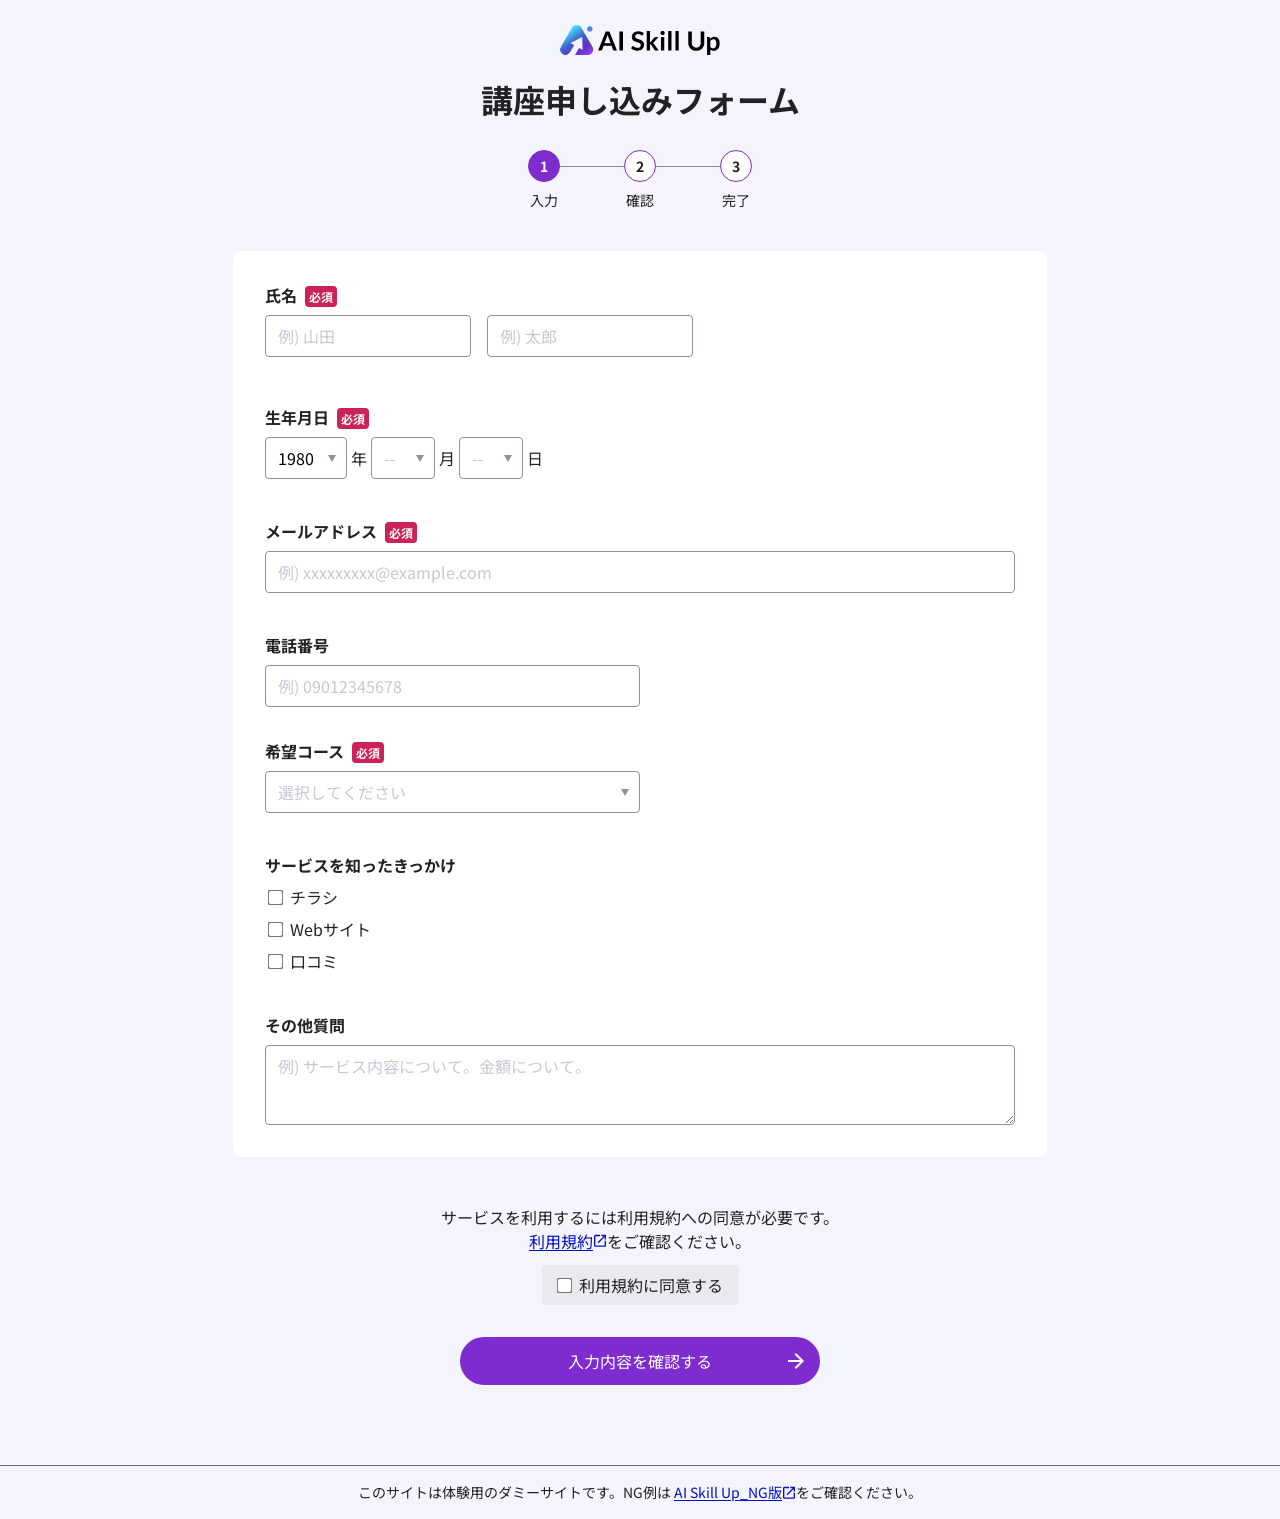
==== form/index.html @ 2d11c25e "Add files via upload" ====
<!DOCTYPE html>
  <html lang="ja">

  <head>
    
<meta charset="UTF-8" />
<!-- 検索で引っかからないようにする -->
<meta name="robots"
      content="noindex,nofollow" />
<meta name="viewport"
      content="width=device-width, initial-scale=1.0" />

<!-- pagedata.jsonで出力されたタイトルを表示  -->
<meta name="description"
      content="AI Skill Upは、生成AIを活用した実践的なスキルを学べるオンラインスクールLPをコンセプトに制作した架空のWebサイトです。">
<meta property="og:image"
      content="./assets/images/image-ogp.png">
<title>講座申し込み|AI Skill Up</title>

<link rel="icon" href="../assets/images/favicon.svg" type="image/svg+xml">

<!-- フォント -->
<link rel="preconnect" href="https://fonts.googleapis.com">
<link rel="preconnect" href="https://fonts.gstatic.com" crossorigin>
<link href="https://fonts.googleapis.com/css2?family=BIZ+UDPGothic:wght@400;700&family=Noto+Sans+JP:wght@100..900&display=swap" rel="stylesheet">
    <script type="module" crossorigin src="../assets/js/main.js"></script>
    <link rel="stylesheet" crossorigin href="../assets/css/style.css">
  </head>

  <body data-page="form">

    <header>
      <div class="c-header page">
        <a href="../index.html" class="c-header__logo">
          <img src="../assets/images/logo-renew2.svg" alt="AI Skill Up">
        </a>
      </div>
    </header>
    <!-- 中身 -->

    <main>
      <div class="form-header">
        <h1 class="stepper-title">講座申し込みフォーム</h1>
        <ol class="stepper">
          <li class="step active" aria-current="step">
            <div class="step-number">1</div>
            <div class="step-label">入力</div>
            <div class="visually-hidden">（現在、このステップです）</div>
          </li>
          <li class="step">
            <div class="step-number">2</div>
            <div class="step-label">確認</div>
          </li>
          <li class="step">
            <div class="step-number">3</div>
            <div class="step-label">完了</div>
          </li>
        </ol>
      </div>

      <form method="post" class="form-container">
        <div class="form-row">
          <div class="form-group name">
            <p id="name" class="label-title">
              氏名<span class="required">必須</span>
            </p>

            <div class="name-group">

              <div>
                <label for="lastName" class="sr-only">姓</label>
                <input type="text" id="lastName" name="lastName" autocomplete="family-name" required placeholder="例) 山田"
                  aria-describedby="lastNameError">
              </div>

              <div>
                <label for="firstName" class="sr-only">名</label>
                <input type="text" id="firstName" name="firstName" autocomplete="given-name" required
                  placeholder="例) 太郎" aria-describedby="firstNameError">
              </div>

            </div>
            <div class="error" id="lastNameError" role="alert" aria-live="assertive"></div>
            <div class="error" id="firstNameError" role="alert" aria-live="assertive"></div>
          </div>
        </div>


        <fieldset class="form-group select">
          <legend class="label-title">
            生年月日<span class="required">必須</span>
          </legend>

          <div class="birth-group">

            <label for="birthYear" class="sr-only">生年</label>
            <select id="birthYear" name="birthYear" autocomplete="bday-year" required aria-describedby="birthError">
              <option value="">年</option>
            </select>
            <span aria-hidden="true">年</span>

            <label for="birthMonth" class="sr-only">生月</label>
            <select id="birthMonth" name="birthMonth" autocomplete="bday-month" required aria-describedby="birthError">
              <option value="">月</option>
            </select>
            <span aria-hidden="true">月</span>

            <label for="birthDay" class="sr-only">生日</label>
            <select id="birthDay" name="birthDay" autocomplete="bday-day" required aria-describedby="birthError">
              <option value="">日</option>
            </select>
            <span aria-hidden="true">日</span>

          </div>

          <div class="error" id="birthError" role="alert" aria-live="assertive">
          </div>
        </fieldset>


        <div class="form-group">
          <label for="email" class="label-title">メールアドレス<span class="required">必須</span></label>
          <input type="email" id="email" name="email" autocomplete="email" required="required"
            placeholder="例) xxxxxxxxx@example.com" aria-describedby="emailError">
          <div class="error" id="emailError" role="alert" aria-live="assertive"></div>
        </div>

        <div class="form-group tel">
          <label for="phone" class="label-title">電話番号</label>
          <input type="tel" id="phone" name="phone" autocomplete="tel" placeholder="例) 09012345678">
        </div>

        <div class="form-group select-course select">
          <label for="course" class="label-title">
            希望コース<span class="required">必須</span>
          </label>
          <select id="course" name="course" required aria-describedby="courseError">
            <option value="">選択してください</option>
            <option value="基礎コース">基礎コース</option>
            <option value="エンジニアコース">エンジニアコース</option>
          </select>
          <div class="error" id="courseError" role="alert" aria-live="assertive"></div>
        </div>

        <fieldset class="form-group">
          <legend class="label-title">サービスを知ったきっかけ</legend>

          <div class="checkbox-group">
            <div class="checkbox-item-wrap">
              <label class="checkbox-item">
                <input type="checkbox" name="source" value="チラシ">
                チラシ
              </label>
            </div>

            <div class="checkbox-item-wrap">
              <label class="checkbox-item">
                <input type="checkbox" name="source" value="Webサイト">
                Webサイト
              </label>
            </div>

            <div class="checkbox-item-wrap">
              <label class="checkbox-item">
                <input type="checkbox" name="source" value="口コミ">
                口コミ
              </label>
            </div>
          </div>
        </fieldset>

        <div class="form-group">
          <label for="questions" class="label-title">その他質問</label>
          <textarea id="questions" name="questions" placeholder="例) サービス内容について。金額について。"></textarea>
        </div>

      </form>

      <div class="form-instruction">
        <p>サービスを利用するには利用規約への同意が必要です。<br><a href="https://designare.jp/service/usability" target="_blank">利用規約<span
              class="visually-hidden">（新しいタブで開く）</span></a>をご確認ください。</p>
        <div class="checkbox-group">
          <label for="entry_user_policy_check">
            <input type="checkbox" id="entry_user_policy_check" name="entry[user_policy_check]" required="required"
              title="" value="1" aria-describedby="policyError">
            利用規約に同意する
          </label>
        </div>
        <div class="error" id="policyError" role="alert" aria-live="assertive"></div>
      </div>


      <div class="box_bottom">
        <button type="submit" class="btn btn-primary" onclick="validateAndSubmit()">入力内容を確認する</button>
      </div>

    </main>

    
  <footer class="footer">
    <div class="caution" role="note">
      <p>このサイトは体験用のダミーサイトです。<br class="sp_visible">NG例は
        <a href="#" target="_blank" rel="noopener noreferrer" class="external">
          AI Skill Up_NG版<span class="visually-hidden">（新しいタブで開く）</span>
        </a>をご確認ください。
      </p>
    </div>

  </footer>


  </body>

  </html>
---- assets/css/style.css ----
@charset "UTF-8";@import"https://fonts.googleapis.com/css2?family=Montserrat:wght@400;700&display=swap";@import"https://fonts.googleapis.com/css2?family=Noto+Sans+JP:wght@500&display=swap";@import"https://fonts.googleapis.com/css2?family=Noto+Sans+JP:wght@700&display=swap";/*! destyle.css v4.0.0 | MIT License | https://github.com/nicolas-cusan/destyle.css */*,:before,:after{box-sizing:border-box;border-style:solid;border-width:0}html{line-height:1.5;-webkit-text-size-adjust:100%;-webkit-tap-highlight-color:transparent;font-family:Noto Sans JP,游ゴシック Medium,Yu Gothic Medium,YuGothic M,YuGothic,-apple-system,BlinkMacSystemFont,Segoe UI,sans-serif;font-weight:400;color:#222224}body{margin:0;overflow-x:hidden}main{display:block}p,table,blockquote,address,pre,iframe,form,figure,dl{margin:0}h1,h2,h3,h4,h5,h6{font-size:inherit;font-weight:inherit;margin:0}ul,ol{margin:0;padding:0;list-style:none}dt{font-weight:700}dd{margin-left:0}hr{box-sizing:content-box;height:0;overflow:visible;border-top-width:1px;margin:0;clear:both;color:inherit}pre{font-family:monospace,monospace;font-size:inherit}address{font-style:inherit}a{background-color:transparent;text-decoration:none;color:inherit}abbr[title]{text-decoration:underline dotted}b,strong{font-weight:bolder}code,kbd,samp{font-family:monospace,monospace;font-size:inherit}small{font-size:80%}sub,sup{font-size:75%;line-height:0;position:relative;vertical-align:baseline}sub{bottom:-.25em}sup{top:-.5em}svg,img,embed,object,iframe{vertical-align:bottom}button,input,optgroup,select,textarea{-webkit-appearance:none;appearance:none;vertical-align:middle;color:inherit;font:inherit;background:transparent;padding:0;margin:0;border-radius:0;text-align:inherit;text-transform:inherit}button,[type=button],[type=reset],[type=submit]{cursor:pointer}button:disabled,[type=button]:disabled,[type=reset]:disabled,[type=submit]:disabled{cursor:default}:-moz-focusring{outline:auto}select:disabled{opacity:inherit}option{padding:0}fieldset{margin:0;padding:0;min-width:0}legend{padding:0}progress{vertical-align:baseline}textarea{overflow:auto}[type=number]::-webkit-inner-spin-button,[type=number]::-webkit-outer-spin-button{height:auto}[type=search]{outline-offset:-2px}[type=search]::-webkit-search-decoration{-webkit-appearance:none}::-webkit-file-upload-button{-webkit-appearance:button;font:inherit}[type=number]{-moz-appearance:textfield}label[for]{cursor:pointer}details{display:block}summary{display:list-item}[contenteditable]:focus{outline:auto}table{border-color:inherit;border-collapse:collapse}caption{text-align:left}td,th{vertical-align:top;padding:0}th{text-align:left;font-weight:700}*{margin:0;padding:0;border:0;outline:0;box-sizing:border-box;background:transparent}ul,ol{list-style:none}table{border-collapse:collapse;border-spacing:0}button,input,select,textarea{font:inherit;color:inherit;background:none;border:none;outline:none}a{text-decoration:none;color:inherit}html{scroll-behavior:smooth}#message:target,#feature:target,#course:target,#voice:target{animation:2.4s ease-in-out}.c-header{position:absolute;top:0;left:0;width:100%;z-index:100;display:flex;align-items:center;justify-content:space-between;padding:0 2rem;height:80px}.c-header .c-header__logo{display:flex;align-items:center;gap:.5rem}.c-header .c-header__logo img{width:200px;height:auto}.c-header .dialog .list{display:flex;gap:2rem}.c-header .dialog .list a{color:#fff;font-size:1rem;transition:all .3s ease}.c-header .dialog .list a:hover{opacity:.8}.c-header .dialog{border:none;padding:0}.c-header .nav_inner .list{display:flex}.c-header .nav_inner .list a{color:#222224;transition:all .3s ease}.c-header .nav_inner .list a:hover{opacity:.8}.c-header .hamburger{width:36px;height:36px;display:none;flex-direction:column;z-index:100;cursor:pointer}.c-header .hamburger .line-box{display:flex;flex-direction:column;align-items:center;justify-content:center}.c-header .hamburger:after{content:"MENU";display:block;font-size:.75rem;color:#222224;text-align:center}.c-header .hamburger .line-box .line{width:24px;height:2px;background-color:#222224;display:flex;align-items:center;justify-content:center;margin:2px 0;transition:all .3s ease}.c-header .hamburger.active .line-box .line:nth-child(1){transform:rotate(45deg) translate(4px,4px);color:#222224}.c-header .hamburger.active .line-box .line:nth-child(2){opacity:0}.c-header .hamburger.active .line-box .line:nth-child(3){transform:rotate(-45deg) translate(4.5px,-4.5px);color:#222224}.c-header .hamburger.active:after{content:"CLOSE";color:#222224}.c-header .hamburger p.text{line-height:1em;font-size:.75rem;color:#fff;text-align:center}.c-header .nav_inner .item{display:inline-block}.c-header .nav_inner .link{color:#333;text-decoration:none;font-size:1rem;padding:.5rem 1rem;transition:color .3s ease;display:block}@media screen and (max-width: 767px){.c-header .c-header__logo{width:160px}.c-header .hamburger{display:flex;align-items:center}.c-header .nav_inner{position:absolute;top:10px;right:10px;width:70%;max-width:240px;background:#fff;box-shadow:0 3px 10px #c7c7d5;transition:right .3s ease;padding:3rem 1rem 1rem;border-radius:.5rem;display:none}.c-header .nav_inner.active{display:block}.c-header .hamburger p.text.active{display:none}.c-header .nav_inner .list{display:flex;flex-direction:column;gap:0}.c-header .nav_inner .list.item{flex-direction:column;color:#333;gap:0}.c-header .nav_inner .list a{padding:1rem;font-size:1.1rem;color:#000}}@media screen and (max-width: 767px){.overlay{display:none;position:fixed;top:0;left:0;width:100%;height:100%;background:#00000080;z-index:10}.overlay.active{display:block}}.footer{text-align:center;border-top:1px solid #6B6B74}.footer .caution{z-index:9;width:100%;text-align:center;font-size:.875rem;padding:1rem 2rem}.footer .caution a[target=_blank].external:after{content:url(../images/icon_externallink.svg)}.footer .copy{color:#242424;font-size:.75rem;padding:1rem 2rem}@media screen and (max-width: 767px){.caution{font-size:.75rem}}.sp_visible{display:none}a[target=_blank]{color:#010fca;text-decoration:underline;text-underline-offset:2px;display:inline-flex;align-items:center}a[target=_blank]:after{content:"";display:inline-block;width:14px;height:14px;mask-image:url(../images/icon_externallink.svg);mask-repeat:no-repeat;mask-size:contain;mask-position:center center;background:currentColor}a[target=_blank]:hover{text-decoration:underline 2px}body{background:#f4f4fc}.mainvisual{width:100%;height:90vh;background:url(./assets/images/mainvisual.jpg);background-size:cover;background-position:center top}.mainvisual .mainvisual_inner{padding:15rem 5vw 0;display:flex;flex-direction:column;gap:3.5rem}.mainvisual .mainvisual_inner h2.mainvisual_title{font-size:4.5rem;font-size:clamp(2rem,1rem + 4.098vw,4.5rem);color:#222224;font-weight:700;line-height:1.2em;width:15em;word-break:auto-phrase}.mainvisual .mainvisual_inner h2.mainvisual_title span{display:inline-block}.mainvisual .mainvisual_inner .mainvisual_subtitle{color:#222224;font-size:1.25rem;line-height:2em;width:28em}.contact_btn{max-width:360px;height:auto;font-size:1.5rem;padding:1rem 2rem;background:linear-gradient(90deg,#731bbf,#1733d0);color:#fff;text-align:center;border-radius:50vw;position:relative;box-shadow:inset 0 0 1rem #ffffff5c;transition:all .3s ease}.contact_btn:after{position:absolute;right:1rem;top:50%;transform:translateY(-50%);content:"";display:inline-block;width:1rem;height:1rem;mask-image:url(../images/icon_arrow1-r.svg);mask-repeat:no-repeat;mask-size:contain;mask-position:center center;background:#fff;transition:all .3s ease}.contact_btn:hover{opacity:.8}.article_inner{padding:5rem 0;width:calc(100% - 40px);max-width:1200px;margin:0 auto}.article_inner .article_title{font-size:1.5rem;margin-bottom:2rem;text-align:center;display:flex;gap:1rem;flex-direction:column;align-items:center;justify-content:center;font-weight:700;line-height:1.2em;font-size:3rem;margin-bottom:4rem}.article_inner .article_title span.article_title_en{font-size:.75rem;line-height:1em;color:#c49dea;letter-spacing:.4em}.article_inner .article_title span.article_title_en2{background:linear-gradient(90deg,#731bbf,#1733d0);background-clip:text;-webkit-background-clip:text;-webkit-text-fill-color:transparent}.message{background:#f4f4fc}.message .article_inner{padding-bottom:0}.message .section_box{display:flex;gap:2.5rem;justify-content:center}.message .section_box .section_box_text{font-size:1rem;line-height:2em;display:flex;flex-direction:column;gap:2.5rem;width:50%}.message .section_box .section_box_image{width:50%;max-width:450px;height:auto}.message .section_box .section_box_image img{width:100%;max-width:100%;height:auto}.message .section_box .section_box_image .source{font-size:.75rem;color:#424258;margin-top:1.25rem;text-align:center}.about .article_title{color:#222224}.about .article_text{color:#222224;font-size:1rem;line-height:2em;text-align:center;margin-bottom:3rem}.about .boxlist{display:flex;gap:1.5rem;justify-content:center}.about .boxlist .boxlist_item{flex:1}.about .boxlist .boxlist_item .boxlist_image{display:flex;justify-content:center;align-items:center;overflow:hidden;margin-bottom:1.5rem;aspect-ratio:16/9;object-fit:cover;border-radius:.25rem}.about .boxlist .boxlist_item .boxlist_image img{width:100%;height:auto}.about .boxlist .boxlist_item .boxlist_title{font-size:1.25rem;font-weight:700;margin-bottom:1rem}.about .boxlist .boxlist_item .boxlist_title span{display:block;font-size:1.125rem;margin-bottom:.25rem;font-weight:700;color:#304d84}.about .boxlist .boxlist_item .boxlist_text{font-size:1rem;line-height:1.7rem}.course{background:#282839;overflow:hidden}.course .article_inner .article_title{color:#fff;position:relative;z-index:1}.course .boxlist{display:flex;gap:1.5rem;justify-content:center;position:relative;z-index:0}.course .boxlist:before{display:block;z-index:-1;content:"";position:absolute;top:-39rem;left:-31.5rem;width:1200px;aspect-ratio:1;border-radius:50%;background:radial-gradient(circle,#354172,#282839 50% 100%)}.course .boxlist:after{display:block;z-index:-1;content:"";position:absolute;bottom:-39rem;right:-31.5rem;width:1200px;aspect-ratio:1;border-radius:50%;background:radial-gradient(circle,#46355e,#282839 50% 100%)}.course .boxlist .boxlist_item{flex:1;background:#fff;padding:2.5rem;border-radius:.5rem}.course .boxlist .boxlist_item .boxlist_title{font-size:2rem;font-weight:700;line-height:1.2em;margin-bottom:1.5rem;color:#304d84}.course .boxlist .boxlist_item .text{line-height:1.5em;margin-bottom:1.5rem;padding-bottom:1.5rem;border-bottom:1px solid #C7C7D5}.course .boxlist .boxlist_item .course_list{display:flex;gap:.5rem;flex-direction:column}.course .boxlist .boxlist_item .course_list li{line-height:1.2em;display:flex}.course .boxlist .boxlist_item .course_list li:before{position:relative;content:"";width:6px;height:6px;top:.5rem;margin-right:.5rem;background:#a0a3dd;border-radius:50%;display:inline-block}.course .boxlist .boxlist_item .course_list li sup{font-size:.75rem;line-height:1em;margin-left:.2rem;top:0rem}.course .boxlist .boxlist_item .note{margin-top:2rem;font-size:.75rem;color:#90909f}.course .boxlist .boxlist_item:last-child .boxlist_title{color:#7e2bcf}.course .boxlist .boxlist_item:last-child .course_list li:before{background:#cba3f2}.course .sub-box{margin-top:2.5rem;padding:2.5rem;background:#424258;border-radius:.5rem;display:flex;gap:4rem;justify-content:space-between;position:relative;z-index:2}.course .sub-box .sub-box_text{color:#fff;line-height:2em;width:70%}.course .sub-box .sub-box_text .sub-box_title{color:#fff;font-size:2rem;line-height:1.2em;margin-bottom:1.5rem;font-weight:700}.course .sub-box .sub-box_image{width:30rem;height:auto}.course .sub-box .sub-box_image img{width:100%;height:auto}.voice{width:100%}.voice .article_inner{padding:5rem 0;margin:0 auto;width:100%;max-width:100%}.voice .article_inner .swiper{width:100%;display:flex;flex-direction:column-reverse}.voice .article_inner .swiper .swiper-wrapper{display:flex;align-items:stretch;padding-bottom:32px}.voice .article_inner .swiper .swiper-wrapper .swiper-slide{width:auto;height:auto;background:#fff;border-radius:.5rem;padding:1rem;display:flex;flex-direction:column;align-items:center}.voice .article_inner .swiper .swiper-wrapper .swiper-slide img{width:5rem;height:5rem}.voice .article_inner .swiper .swiper-wrapper .swiper-slide .voice_name{text-align:center;font-weight:700;font-size:1rem;margin-bottom:1.25rem}.voice .article_inner .swiper .swiper-wrapper .swiper-slide .voice_text{font-size:.875rem;line-height:1.5em}.voice .article_inner .swiper .swiper-pagination{bottom:0rem;display:inline-block;position:relative;width:auto}.voice .article_inner .swiper .swiper-pagination .swiper-pagination-bullet{display:inline-block;width:.75rem;height:.75rem;border-radius:50%;padding:0;background:#c7c7d5;opacity:1}.voice .article_inner .swiper .swiper-pagination .swiper-pagination-bullet-active{background:#7e2bcf}.voice .article_inner .swiper .swiper-pagination:focus-visible{outline:2px solid #FFFFFF;outline-offset:2px;box-shadow:0 0 0 6px #304d84}.voice .article_inner .swiper .swiper-button{width:2rem;height:2rem}.voice .article_inner .swiper .swiper-button:before{content:"";width:2rem;height:2rem;display:inline-block;position:relative;background:#6b6b74;mask-image:url(../images/icon_pause.svg);mask-size:contain;mask-repeat:no-repeat;mask-position:center center;z-index:10}.voice .article_inner .swiper .swiper-button.is-paused:before,.voice .article_inner .swiper .js-swiper-pause.is-paused:before{mask-image:url(../images/icon_play.svg)}.voice .article_inner .swiper .swiper-button-next,.voice .article_inner .swiper .swiper-button-prev{left:1.5rem;background:#424258;border:2px solid #FFFFFF;border-radius:50%;width:3rem;height:3rem;top:calc(50% - 32px)}.voice .article_inner .swiper .swiper-button-next:after,.voice .article_inner .swiper .swiper-button-prev:after{font-size:1.5rem;color:#fff}.voice .article_inner .swiper .swiper-button-next:hover,.voice .article_inner .swiper .swiper-button-prev:hover{opacity:.8}.voice .article_inner .swiper .swiper-button-next{right:1.5rem;left:auto}.voice .article_inner .swiper .swiper-pagination-wrap{display:flex;justify-content:center;align-items:center;padding:2px 0;gap:.5rem}.contact{background:url(../images/mainvisual.jpg);padding:8rem 2rem;display:flex;flex-direction:column;background-position:center center;position:relative}.contact:after{content:"";position:absolute;display:block;top:0;left:0;width:100%;height:100%;background-color:#000c;backdrop-filter:blur(15px)}.contact .contact_text{max-width:calc(800px + 4rem);margin:0 auto;text-align:center;font-size:2.5rem;color:#fff;font-weight:700;line-height:1.5em;margin-bottom:1.5rem;position:relative;z-index:1}.contact .contact_text span{display:inline-block}.contact .contact_subtext{font-size:1.25rem;line-height:1.5em;color:#fff;text-align:center;margin-bottom:3rem;position:relative;z-index:1}.contact .contact_btn{max-width:360px;width:80vw;margin:0 auto;padding:1rem 2rem;position:relative;z-index:1;display:block}@media screen and (max-width: 1000px){.mainvisual .mainvisual_inner h2.mainvisual_title{width:100%}.mainvisual .mainvisual_inner h2.mainvisual_title span.sp_visible{display:inline-block}.course .sub-box{flex-direction:column;align-items:center}.course .sub-box .sub-box_text{width:100%}.course .sub-box .sub-box_image{width:100%;height:auto;display:flex;justify-content:center;align-items:center}.course .sub-box .sub-box_image img{width:50%;height:auto}}@media screen and (max-width: 767px){.sp_visible{display:block}.article_inner{padding:5rem 0;max-width:calc(100% - 40px)}.article_inner .article_title{font-size:28px;margin-bottom:2.5rem}.article_inner .article_title span.article_title_en{font-size:.75rem}.mainvisual{background-image:url(./assets/images/mainvisual-sp.jpg);background-position:right center}.mainvisual .mainvisual_inner{padding:15vh 4vw 3rem;gap:1.75rem}.mainvisual .mainvisual_inner h2.mainvisual_title{line-height:1.5em}.mainvisual .mainvisual_inner .mainvisual_subtitle{font-size:.875rem;width:100%}.contact_btn{max-width:360px;width:100%;font-size:1.25rem;margin:0 auto}.message .section_box{flex-direction:column}.message .section_box .section_box_text{font-size:.875rem;width:100%}.message .section_box .section_box_image{width:100%;max-width:100%;display:flex;flex-direction:column;align-items:center}.message .section_box .section_box_image img{width:80%;max-width:450px;height:auto}.about .article_text{font-size:.875rem;text-align:left}.about .boxlist{flex-direction:column;gap:3.5rem}.about .boxlist .boxlist_item .boxlist_image{aspect-ratio:16/9;margin-bottom:1.25rem}.about .boxlist .boxlist_item .boxlist_title span{font-size:.75rem;margin-bottom:.5rem}.about .boxlist .boxlist_item .boxlist_text{font-size:.875rem}.course .boxlist{flex-direction:column}.course .boxlist:before,.course .boxlist:after{display:none}.course .boxlist .boxlist_item{padding:1.5rem}.course .boxlist .boxlist_item .text,.course .boxlist .boxlist_item .course_list li{font-size:.875rem}.course .sub-box{flex-direction:column;gap:2rem;padding:1.5rem}.course .sub-box .sub-box_text{font-size:.875rem}.course .sub-box .sub-box_text .sub-box_title{font-size:1.5rem}.course .sub-box .sub-box_image,.course .sub-box .sub-box_image img{width:100%;height:auto}.voice .article_inner{margin:0 auto}.voice .article_inner .swiper{overflow:hidden}.voice .article_inner .swiper .swiper-button-next,.voice .article_inner .swiper .swiper-button-prev{display:none}.contact{background-position:center center}.contact .contact_text{font-size:1.5rem}.contact .contact_subtext{font-size:1rem}.contact .contact_btn{margin:0 auto}}:focus-visible{outline:none;box-shadow:inset 0 0 0 1px #fff,0 0 0 2px #010fca}@supports not selector(:focus-visible){:focus{outline:none;box-shadow:inset 0 0 0 1px #fff,0 0 0 2px #010fca}}label{font-size:1rem;color:#222224;margin-bottom:.5rem}.label-title{font-weight:700;margin-bottom:.5rem}input::placeholder,textarea::placeholder{color:#c7c7d5;opacity:1}select option.placeholder-option,select option[disabled].placeholder-option{color:#c7c7d5}select:has(option:checked[value=""]){color:#c7c7d5;opacity:1}.required{background:#cb2357;font-size:.75rem;color:#fff;padding:.125rem .25rem;border-radius:.25rem;margin-left:.5rem;line-height:1em}input:not([type=radio]):not([type=checkbox]){width:100%;line-height:1.5em;background:#fff;border-radius:.25rem;border:1px solid #90909F;padding:.5rem .75rem}textarea{width:100%;line-height:1.5em;background:#fff;border-radius:.25rem;border:1px solid #90909F;padding:.5rem .75rem;min-height:5rem}select{line-height:1.2em;background:#fff;border-radius:.25rem;border:1px solid #90909F;padding:.5rem 2rem .5rem .75rem;position:relative;color:#90909f;-webkit-appearance:none;-moz-appearance:none;appearance:none;background-repeat:no-repeat;background-position:calc(100% - .5rem) center;background-size:.75rem .75rem;background-image:url(../images/selectbox-arrow.svg)}select:has(option:not([value=""]):checked){color:#000}input.is-invalid,textarea.is-invalid,select.is-invalid{outline:2px solid #CB2357}input.is-invalid:focus-visible,textarea.is-invalid:focus-visible,select.is-invalid:focus-visible{box-shadow:0 0 0 4px #cb235733}input[type=checkbox].is-invalid{outline:2px solid rgba(203,35,87,.12);box-shadow:0 0 0 4px #cb235714}.error{margin-top:.5rem}input[type=checkbox]{transform:scale(1.2);appearance:auto;-webkit-appearance:auto;-moz-appearance:auto}input[type=checkbox]:checked{background-color:#304d84}.checkbox-item{display:flex;align-items:center;gap:.5rem;padding-left:.25rem}.error{color:#cb2357;font-size:.75rem;margin-top:.5rem}.c-header.page{position:relative;display:flex;align-items:center;margin:0 auto;padding:2rem 0;justify-content:center}.c-header.page .c-header__logo img{width:160px;height:auto}.stepper-title{font-size:2rem;font-weight:700;line-height:1.2em;text-align:center;margin-bottom:2rem}.stepper{display:flex;justify-content:space-between;margin-bottom:3rem;position:relative;width:224px;margin:0 auto 2.5rem}.stepper:before{position:absolute;width:100%;height:1px;content:"";display:block;background-color:#90909f;top:16px;z-index:0}.stepper .step{display:inline-flex;align-items:center;justify-content:center;flex-direction:column;z-index:1;font-size:.875rem;position:relative}.stepper .step .step-number{background:#fff;border:1px solid #7E2BCF;color:#222224;width:2rem;height:2rem;display:flex;align-items:center;justify-content:center;border-radius:50%;font-weight:700;margin-bottom:.5rem}.stepper .step .tep-label{color:#222224;font-weight:400}.stepper .step.active .step-number{background:#7e2bcf;color:#fff}.stepper .step .visually-hidden{position:absolute;clip:rect(1px,1px,1px,1px);padding:0;border:0;height:1px;width:1px;overflow:hidden}.form-container{max-width:814px;margin:0 auto;padding:2rem;background:#fff;border-radius:.5rem;display:flex;flex-direction:column;gap:2rem}.form-container .form-group{display:flex;flex-direction:column}.form-container .form-group .sr-only{position:absolute;width:1px;height:1px;padding:0;margin:-1px;overflow:hidden;clip:rect(0,0,0,0);white-space:nowrap;border:0}.form-container .form-group.name .name-group{display:flex;gap:1rem;flex-wrap:wrap}.form-container .form-group.name .name-group input#lastName,.form-container .form-group.name .name-group input#firstName{flex:2}.form-container .birth-group{display:flex;gap:.25rem;align-items:center;flex-wrap:wrap}.form-container .birth-group select{line-height:1.5em}.form-container .form-group.tel input{width:50%}.form-container .form-group.select-course select{width:50%;line-height:1.5em}.form-container .checkbox-item-wrap{display:flex}.form-instruction{max-width:814px;margin:3rem auto 1.5rem;text-align:center}.form-instruction .checkbox-group{display:flex;justify-content:center;gap:.5rem;align-items:center;margin-top:.75rem}.form-instruction .checkbox-group label{background:#e9e9f0;padding:.5rem 1rem;display:flex;align-items:center;gap:.5rem;border-radius:4px;margin-bottom:0rem}.form-instruction .checkbox-group label input[type=checkbox]{padding:4px}.form-instruction .checkbox-group label.is-invalid{background:#cb235733}.box_bottom{display:flex;justify-content:center;margin:2rem 0 5rem}.box_bottom input.btn-primary,.box_bottom button.btn-primary{width:360px;font-size:1rem;padding:1rem 2rem;line-height:1rem;background:#7e2bcf;color:#fff;text-align:center;border-radius:50vw;position:relative;transition:all .3s ease;border:none}.box_bottom input.btn-primary:after,.box_bottom button.btn-primary:after{position:absolute;right:1rem;top:50%;transform:translateY(-50%);content:"";display:inline-block;width:1rem;height:1rem;mask-image:url(../images/icon_arrow1-r.svg);mask-repeat:no-repeat;mask-size:contain;mask-position:center center;background:#fff}.box_bottom input.btn-primary:hover,.box_bottom button.btn-primary:hover{opacity:.8}@media only screen and (max-width: 900px){.form-container{margin:0 5%}}@media screen and (max-width: 767px){.form-container{padding:2rem 1rem}.form-container .form-group.name .name-group{flex-direction:column}.form-container .birth-group{flex-wrap:nowrap}select#birthYear{width:36%}select#birthMonth,select#birthDay{width:20%}.form-container .form-group.tel input,.form-container .form-group.select-course select{width:100%}.form-instruction{width:90%}}#confirmContainer .confirm-list{display:flex;flex-direction:column;gap:2rem}#confirmContainer .confirm-list .confirm-list-item{display:flex;gap:1rem}#confirmContainer .confirm-list .confirm-list-item dt{width:12rem}#confirmContainer .confirm-list .confirm-list-item dd{width:calc(100% - 13rem)}.box_bottom2{display:flex;align-items:center;gap:20px;justify-content:center;flex-direction:column;margin:40px 0 120px}.box_bottom2 .btn{width:360px;line-height:1rem;padding:.9375rem 1rem;border:1px solid #000;border-radius:50vw;position:relative;text-align:center;display:block}.box_bottom2 .btn-primary{background:#424258;color:#fff}.box_bottom2 .btn-primary:after{position:absolute;right:1rem;top:50%;transform:translateY(-50%);content:"";display:inline-block;width:1rem;height:1rem;mask-image:url(../images/icon_arrow1-r.svg);mask-repeat:no-repeat;mask-size:contain;mask-position:center center;background:#fff}.box_bottom2 .btn-secondary{background:#fff;transition:all .3s ease}.box_bottom2 .btn-secondary:before{position:absolute;left:1rem;top:50%;transform:translateY(-50%) rotate(180deg);content:"";display:inline-block;width:1rem;height:1rem;mask-image:url(../images/icon_arrow1-r.svg);mask-repeat:no-repeat;mask-size:contain;mask-position:center center;background:#222224}.box_bottom2 .btn-secondary:hover{opacity:.6}@media screen and (max-width: 767px){#confirmContainer .confirm-list .confirm-list-item{flex-direction:column;gap:.5rem}#confirmContainer .confirm-list .confirm-list-item dd{width:100%}}body[data-page=complete]{min-height:100vh;position:relative}body[data-page=complete] .footer{position:absolute;bottom:0;left:0;width:100%}.form-container.complete{text-align:center;background:none}.form-container.complete .sub-message{font-size:.875rem;color:#6b6b74}.form-container.complete .btn{position:relative;width:320px;font-size:1rem;padding:.75rem 2rem;background:#fff;text-align:center;border-radius:50vw;border:1px solid #424258;margin:0 auto;transition:all .3s ease}.form-container.complete .btn:before{position:absolute;left:1rem;top:50%;transform:translateY(-50%) rotate(180deg);content:"";display:inline-block;width:1rem;height:1rem;mask-image:url(../images/icon_arrow1-r.svg);mask-repeat:no-repeat;mask-size:contain;mask-position:center center;background:#424258}.form-container.complete .btn:hover{opacity:.6}.u-hide{display:none!important}.visually-hidden{position:absolute;clip:rect(1px,1px,1px,1px);padding:0;border:0;height:1px;width:1px;overflow:hidden}@font-face{font-family:swiper-icons;src:url(data:application/font-woff;charset=utf-8;base64,\ [base64]//wADZ2x5ZgAAAywAAADMAAAD2MHtryVoZWFkAAABbAAAADAAAAA2E2+eoWhoZWEAAAGcAAAAHwAAACQC9gDzaG10eAAAAigAAAAZAAAArgJkABFsb2NhAAAC0AAAAFoAAABaFQAUGG1heHAAAAG8AAAAHwAAACAAcABAbmFtZQAAA/gAAAE5AAACXvFdBwlwb3N0AAAFNAAAAGIAAACE5s74hXjaY2BkYGAAYpf5Hu/j+W2+MnAzMYDAzaX6QjD6/4//Bxj5GA8AuRwMYGkAPywL13jaY2BkYGA88P8Agx4j+/8fQDYfA1AEBWgDAIB2BOoAeNpjYGRgYNBh4GdgYgABEMnIABJzYNADCQAACWgAsQB42mNgYfzCOIGBlYGB0YcxjYGBwR1Kf2WQZGhhYGBiYGVmgAFGBiQQkOaawtDAoMBQxXjg/wEGPcYDDA4wNUA2CCgwsAAAO4EL6gAAeNpj2M0gyAACqxgGNWBkZ2D4/wMA+xkDdgAAAHjaY2BgYGaAYBkGRgYQiAHyGMF8FgYHIM3DwMHABGQrMOgyWDLEM1T9/w8UBfEMgLzE////P/5//f/V/xv+r4eaAAeMbAxwIUYmIMHEgKYAYjUcsDAwsLKxc3BycfPw8jEQA/[base64]/uznmfPFBNODM2K7MTQ45YEAZqGP81AmGGcF3iPqOop0r1SPTaTbVkfUe4HXj97wYE+yNwWYxwWu4v1ugWHgo3S1XdZEVqWM7ET0cfnLGxWfkgR42o2PvWrDMBSFj/IHLaF0zKjRgdiVMwScNRAoWUoH78Y2icB/yIY09An6AH2Bdu/UB+yxopYshQiEvnvu0dURgDt8QeC8PDw7Fpji3fEA4z/PEJ6YOB5hKh4dj3EvXhxPqH/SKUY3rJ7srZ4FZnh1PMAtPhwP6fl2PMJMPDgeQ4rY8YT6Gzao0eAEA409DuggmTnFnOcSCiEiLMgxCiTI6Cq5DZUd3Qmp10vO0LaLTd2cjN4fOumlc7lUYbSQcZFkutRG7g6JKZKy0RmdLY680CDnEJ+UMkpFFe1RN7nxdVpXrC4aTtnaurOnYercZg2YVmLN/d/gczfEimrE/fs/bOuq29Zmn8tloORaXgZgGa78yO9/cnXm2BpaGvq25Dv9S4E9+5SIc9PqupJKhYFSSl47+Qcr1mYNAAAAeNptw0cKwkAAAMDZJA8Q7OUJvkLsPfZ6zFVERPy8qHh2YER+3i/BP83vIBLLySsoKimrqKqpa2hp6+jq6RsYGhmbmJqZSy0sraxtbO3sHRydnEMU4uR6yx7JJXveP7WrDycAAAAAAAH//wACeNpjYGRgYOABYhkgZgJCZgZNBkYGLQZtIJsFLMYAAAw3ALgAeNolizEKgDAQBCchRbC2sFER0YD6qVQiBCv/H9ezGI6Z5XBAw8CBK/m5iQQVauVbXLnOrMZv2oLdKFa8Pjuru2hJzGabmOSLzNMzvutpB3N42mNgZGBg4GKQYzBhYMxJLMlj4GBgAYow/P/PAJJhLM6sSoWKfWCAAwDAjgbRAAB42mNgYGBkAIIbCZo5IPrmUn0hGA0AO8EFTQAA);font-weight:400;font-style:normal}.swiper-button-prev,.swiper-button-next{position:absolute;top:var(--swiper-navigation-top-offset, 50%);width:calc(var(--swiper-navigation-size) / 44 * 27);height:var(--swiper-navigation-size);margin-top:calc(0px - var(--swiper-navigation-size) / 2);z-index:10;cursor:pointer;display:flex;align-items:center;justify-content:center;color:var(--swiper-navigation-color, var(--swiper-theme-color))}@font-face{font-family:swiper-icons;src:url(data:application/font-woff;charset=utf-8;base64,\ [base64]//wADZ2x5ZgAAAywAAADMAAAD2MHtryVoZWFkAAABbAAAADAAAAA2E2+eoWhoZWEAAAGcAAAAHwAAACQC9gDzaG10eAAAAigAAAAZAAAArgJkABFsb2NhAAAC0AAAAFoAAABaFQAUGG1heHAAAAG8AAAAHwAAACAAcABAbmFtZQAAA/gAAAE5AAACXvFdBwlwb3N0AAAFNAAAAGIAAACE5s74hXjaY2BkYGAAYpf5Hu/j+W2+MnAzMYDAzaX6QjD6/4//Bxj5GA8AuRwMYGkAPywL13jaY2BkYGA88P8Agx4j+/8fQDYfA1AEBWgDAIB2BOoAeNpjYGRgYNBh4GdgYgABEMnIABJzYNADCQAACWgAsQB42mNgYfzCOIGBlYGB0YcxjYGBwR1Kf2WQZGhhYGBiYGVmgAFGBiQQkOaawtDAoMBQxXjg/wEGPcYDDA4wNUA2CCgwsAAAO4EL6gAAeNpj2M0gyAACqxgGNWBkZ2D4/wMA+xkDdgAAAHjaY2BgYGaAYBkGRgYQiAHyGMF8FgYHIM3DwMHABGQrMOgyWDLEM1T9/w8UBfEMgLzE////P/5//f/V/xv+r4eaAAeMbAxwIUYmIMHEgKYAYjUcsDAwsLKxc3BycfPw8jEQA/[base64]/uznmfPFBNODM2K7MTQ45YEAZqGP81AmGGcF3iPqOop0r1SPTaTbVkfUe4HXj97wYE+yNwWYxwWu4v1ugWHgo3S1XdZEVqWM7ET0cfnLGxWfkgR42o2PvWrDMBSFj/IHLaF0zKjRgdiVMwScNRAoWUoH78Y2icB/yIY09An6AH2Bdu/UB+yxopYshQiEvnvu0dURgDt8QeC8PDw7Fpji3fEA4z/PEJ6YOB5hKh4dj3EvXhxPqH/SKUY3rJ7srZ4FZnh1PMAtPhwP6fl2PMJMPDgeQ4rY8YT6Gzao0eAEA409DuggmTnFnOcSCiEiLMgxCiTI6Cq5DZUd3Qmp10vO0LaLTd2cjN4fOumlc7lUYbSQcZFkutRG7g6JKZKy0RmdLY680CDnEJ+UMkpFFe1RN7nxdVpXrC4aTtnaurOnYercZg2YVmLN/d/gczfEimrE/fs/bOuq29Zmn8tloORaXgZgGa78yO9/cnXm2BpaGvq25Dv9S4E9+5SIc9PqupJKhYFSSl47+Qcr1mYNAAAAeNptw0cKwkAAAMDZJA8Q7OUJvkLsPfZ6zFVERPy8qHh2YER+3i/BP83vIBLLySsoKimrqKqpa2hp6+jq6RsYGhmbmJqZSy0sraxtbO3sHRydnEMU4uR6yx7JJXveP7WrDycAAAAAAAH//wACeNpjYGRgYOABYhkgZgJCZgZNBkYGLQZtIJsFLMYAAAw3ALgAeNolizEKgDAQBCchRbC2sFER0YD6qVQiBCv/H9ezGI6Z5XBAw8CBK/m5iQQVauVbXLnOrMZv2oLdKFa8Pjuru2hJzGabmOSLzNMzvutpB3N42mNgZGBg4GKQYzBhYMxJLMlj4GBgAYow/P/PAJJhLM6sSoWKfWCAAwDAjgbRAAB42mNgYGBkAIIbCZo5IPrmUn0hGA0AO8EFTQAA);font-weight:400;font-style:normal}:root{--swiper-theme-color: #007aff}:host{position:relative;display:block;margin-left:auto;margin-right:auto;z-index:1}.swiper{margin-left:auto;margin-right:auto;position:relative;overflow:hidden;list-style:none;padding:0;z-index:1;display:block}.swiper-vertical>.swiper-wrapper{flex-direction:column}.swiper-wrapper{position:relative;width:100%;height:100%;z-index:1;display:flex;transition-property:transform;transition-timing-function:var(--swiper-wrapper-transition-timing-function, initial);box-sizing:content-box}.swiper-android .swiper-slide,.swiper-ios .swiper-slide,.swiper-wrapper{transform:translateZ(0)}.swiper-horizontal{touch-action:pan-y}.swiper-vertical{touch-action:pan-x}.swiper-slide{flex-shrink:0;width:100%;height:100%;position:relative;transition-property:transform;display:block}.swiper-slide-invisible-blank{visibility:hidden}.swiper-autoheight,.swiper-autoheight .swiper-slide{height:auto}.swiper-autoheight .swiper-wrapper{align-items:flex-start;transition-property:transform,height}.swiper-backface-hidden .swiper-slide{transform:translateZ(0);-webkit-backface-visibility:hidden;backface-visibility:hidden}.swiper-3d.swiper-css-mode .swiper-wrapper{perspective:1200px}.swiper-3d .swiper-wrapper{transform-style:preserve-3d}.swiper-3d{perspective:1200px}.swiper-3d .swiper-slide,.swiper-3d .swiper-cube-shadow{transform-style:preserve-3d}.swiper-css-mode>.swiper-wrapper{overflow:auto;scrollbar-width:none;-ms-overflow-style:none}.swiper-css-mode>.swiper-wrapper::-webkit-scrollbar{display:none}.swiper-css-mode>.swiper-wrapper>.swiper-slide{scroll-snap-align:start start}.swiper-css-mode.swiper-horizontal>.swiper-wrapper{scroll-snap-type:x mandatory}.swiper-css-mode.swiper-vertical>.swiper-wrapper{scroll-snap-type:y mandatory}.swiper-css-mode.swiper-free-mode>.swiper-wrapper{scroll-snap-type:none}.swiper-css-mode.swiper-free-mode>.swiper-wrapper>.swiper-slide{scroll-snap-align:none}.swiper-css-mode.swiper-centered>.swiper-wrapper:before{content:"";flex-shrink:0;order:9999}.swiper-css-mode.swiper-centered>.swiper-wrapper>.swiper-slide{scroll-snap-align:center center;scroll-snap-stop:always}.swiper-css-mode.swiper-centered.swiper-horizontal>.swiper-wrapper>.swiper-slide:first-child{margin-inline-start:var(--swiper-centered-offset-before)}.swiper-css-mode.swiper-centered.swiper-horizontal>.swiper-wrapper:before{height:100%;min-height:1px;width:var(--swiper-centered-offset-after)}.swiper-css-mode.swiper-centered.swiper-vertical>.swiper-wrapper>.swiper-slide:first-child{margin-block-start:var(--swiper-centered-offset-before)}.swiper-css-mode.swiper-centered.swiper-vertical>.swiper-wrapper:before{width:100%;min-width:1px;height:var(--swiper-centered-offset-after)}.swiper-3d .swiper-slide-shadow,.swiper-3d .swiper-slide-shadow-left,.swiper-3d .swiper-slide-shadow-right,.swiper-3d .swiper-slide-shadow-top,.swiper-3d .swiper-slide-shadow-bottom{position:absolute;left:0;top:0;width:100%;height:100%;pointer-events:none;z-index:10}.swiper-3d .swiper-slide-shadow{background:#00000026}.swiper-3d .swiper-slide-shadow-left{background-image:linear-gradient(to left,#00000080,#0000)}.swiper-3d .swiper-slide-shadow-right{background-image:linear-gradient(to right,#00000080,#0000)}.swiper-3d .swiper-slide-shadow-top{background-image:linear-gradient(to top,#00000080,#0000)}.swiper-3d .swiper-slide-shadow-bottom{background-image:linear-gradient(to bottom,#00000080,#0000)}.swiper-lazy-preloader{width:42px;height:42px;position:absolute;left:50%;top:50%;margin-left:-21px;margin-top:-21px;z-index:10;transform-origin:50%;box-sizing:border-box;border:4px solid var(--swiper-preloader-color, var(--swiper-theme-color));border-radius:50%;border-top-color:transparent}.swiper:not(.swiper-watch-progress) .swiper-lazy-preloader,.swiper-watch-progress .swiper-slide-visible .swiper-lazy-preloader{animation:swiper-preloader-spin 1s infinite linear}.swiper-lazy-preloader-white{--swiper-preloader-color: #fff}.swiper-lazy-preloader-black{--swiper-preloader-color: #000}@keyframes swiper-preloader-spin{0%{transform:rotate(0)}to{transform:rotate(360deg)}}.swiper-virtual .swiper-slide{-webkit-backface-visibility:hidden;transform:translateZ(0)}.swiper-virtual.swiper-css-mode .swiper-wrapper:after{content:"";position:absolute;left:0;top:0;pointer-events:none}.swiper-virtual.swiper-css-mode.swiper-horizontal .swiper-wrapper:after{height:1px;width:var(--swiper-virtual-size)}.swiper-virtual.swiper-css-mode.swiper-vertical .swiper-wrapper:after{width:1px;height:var(--swiper-virtual-size)}:root{--swiper-navigation-size: 44px}.swiper-button-prev,.swiper-button-next{position:absolute;top:var(--swiper-navigation-top-offset, 50%);width:calc(var(--swiper-navigation-size) / 44 * 27);height:var(--swiper-navigation-size);margin-top:calc(0px - (var(--swiper-navigation-size) / 2));z-index:10;cursor:pointer;display:flex;align-items:center;justify-content:center;color:var(--swiper-navigation-color, var(--swiper-theme-color))}.swiper-button-prev.swiper-button-disabled,.swiper-button-next.swiper-button-disabled{opacity:.35;cursor:auto;pointer-events:none}.swiper-button-prev.swiper-button-hidden,.swiper-button-next.swiper-button-hidden{opacity:0;cursor:auto;pointer-events:none}.swiper-navigation-disabled .swiper-button-prev,.swiper-navigation-disabled .swiper-button-next{display:none!important}.swiper-button-prev svg,.swiper-button-next svg{width:100%;height:100%;object-fit:contain;transform-origin:center}.swiper-rtl .swiper-button-prev svg,.swiper-rtl .swiper-button-next svg{transform:rotate(180deg)}.swiper-button-prev,.swiper-rtl .swiper-button-next{left:var(--swiper-navigation-sides-offset, 10px);right:auto}.swiper-button-lock{display:none}.swiper-button-prev:after,.swiper-button-next:after{font-family:swiper-icons;font-size:var(--swiper-navigation-size);text-transform:none!important;letter-spacing:0;font-variant:initial;line-height:1}.swiper-button-prev:after,.swiper-rtl .swiper-button-next:after{content:"prev"}.swiper-button-next,.swiper-rtl .swiper-button-prev{right:var(--swiper-navigation-sides-offset, 10px);left:auto}.swiper-button-next:after,.swiper-rtl .swiper-button-prev:after{content:"next"}.swiper-pagination{position:absolute;text-align:center;transition:.3s opacity;transform:translateZ(0);z-index:10}.swiper-pagination.swiper-pagination-hidden{opacity:0}.swiper-pagination-disabled>.swiper-pagination,.swiper-pagination.swiper-pagination-disabled{display:none!important}.swiper-pagination-fraction,.swiper-pagination-custom,.swiper-horizontal>.swiper-pagination-bullets,.swiper-pagination-bullets.swiper-pagination-horizontal{bottom:var(--swiper-pagination-bottom, 8px);top:var(--swiper-pagination-top, auto);left:0;width:100%}.swiper-pagination-bullets-dynamic{overflow:hidden;font-size:0}.swiper-pagination-bullets-dynamic .swiper-pagination-bullet{transform:scale(.33);position:relative}.swiper-pagination-bullets-dynamic .swiper-pagination-bullet-active,.swiper-pagination-bullets-dynamic .swiper-pagination-bullet-active-main{transform:scale(1)}.swiper-pagination-bullets-dynamic .swiper-pagination-bullet-active-prev{transform:scale(.66)}.swiper-pagination-bullets-dynamic .swiper-pagination-bullet-active-prev-prev{transform:scale(.33)}.swiper-pagination-bullets-dynamic .swiper-pagination-bullet-active-next{transform:scale(.66)}.swiper-pagination-bullets-dynamic .swiper-pagination-bullet-active-next-next{transform:scale(.33)}.swiper-pagination-bullet{width:var(--swiper-pagination-bullet-width, var(--swiper-pagination-bullet-size, 8px));height:var(--swiper-pagination-bullet-height, var(--swiper-pagination-bullet-size, 8px));display:inline-block;border-radius:var(--swiper-pagination-bullet-border-radius, 50%);background:var(--swiper-pagination-bullet-inactive-color, #000);opacity:var(--swiper-pagination-bullet-inactive-opacity, .2)}button.swiper-pagination-bullet{border:none;margin:0;padding:0;box-shadow:none;-webkit-appearance:none;appearance:none}.swiper-pagination-clickable .swiper-pagination-bullet{cursor:pointer}.swiper-pagination-bullet:only-child{display:none!important}.swiper-pagination-bullet-active{opacity:var(--swiper-pagination-bullet-opacity, 1);background:var(--swiper-pagination-color, var(--swiper-theme-color))}.swiper-vertical>.swiper-pagination-bullets,.swiper-pagination-vertical.swiper-pagination-bullets{right:var(--swiper-pagination-right, 8px);left:var(--swiper-pagination-left, auto);top:50%;transform:translate3d(0,-50%,0)}.swiper-vertical>.swiper-pagination-bullets .swiper-pagination-bullet,.swiper-pagination-vertical.swiper-pagination-bullets .swiper-pagination-bullet{margin:var(--swiper-pagination-bullet-vertical-gap, 6px) 0;display:block}.swiper-vertical>.swiper-pagination-bullets.swiper-pagination-bullets-dynamic,.swiper-pagination-vertical.swiper-pagination-bullets.swiper-pagination-bullets-dynamic{top:50%;transform:translateY(-50%);width:8px}.swiper-vertical>.swiper-pagination-bullets.swiper-pagination-bullets-dynamic .swiper-pagination-bullet,.swiper-pagination-vertical.swiper-pagination-bullets.swiper-pagination-bullets-dynamic .swiper-pagination-bullet{display:inline-block;transition:.2s transform,.2s top}.swiper-horizontal>.swiper-pagination-bullets .swiper-pagination-bullet,.swiper-pagination-horizontal.swiper-pagination-bullets .swiper-pagination-bullet{margin:0 var(--swiper-pagination-bullet-horizontal-gap, 4px)}.swiper-horizontal>.swiper-pagination-bullets.swiper-pagination-bullets-dynamic,.swiper-pagination-horizontal.swiper-pagination-bullets.swiper-pagination-bullets-dynamic{left:50%;transform:translate(-50%);white-space:nowrap}.swiper-horizontal>.swiper-pagination-bullets.swiper-pagination-bullets-dynamic .swiper-pagination-bullet,.swiper-pagination-horizontal.swiper-pagination-bullets.swiper-pagination-bullets-dynamic .swiper-pagination-bullet{transition:.2s transform,.2s left}.swiper-horizontal.swiper-rtl>.swiper-pagination-bullets-dynamic .swiper-pagination-bullet{transition:.2s transform,.2s right}.swiper-pagination-fraction{color:var(--swiper-pagination-fraction-color, inherit)}.swiper-pagination-progressbar{background:var(--swiper-pagination-progressbar-bg-color, rgba(0, 0, 0, .25));position:absolute}.swiper-pagination-progressbar .swiper-pagination-progressbar-fill{background:var(--swiper-pagination-color, var(--swiper-theme-color));position:absolute;left:0;top:0;width:100%;height:100%;transform:scale(0);transform-origin:left top}.swiper-rtl .swiper-pagination-progressbar .swiper-pagination-progressbar-fill{transform-origin:right top}.swiper-horizontal>.swiper-pagination-progressbar,.swiper-pagination-progressbar.swiper-pagination-horizontal,.swiper-vertical>.swiper-pagination-progressbar.swiper-pagination-progressbar-opposite,.swiper-pagination-progressbar.swiper-pagination-vertical.swiper-pagination-progressbar-opposite{width:100%;height:var(--swiper-pagination-progressbar-size, 4px);left:0;top:0}.swiper-vertical>.swiper-pagination-progressbar,.swiper-pagination-progressbar.swiper-pagination-vertical,.swiper-horizontal>.swiper-pagination-progressbar.swiper-pagination-progressbar-opposite,.swiper-pagination-progressbar.swiper-pagination-horizontal.swiper-pagination-progressbar-opposite{width:var(--swiper-pagination-progressbar-size, 4px);height:100%;left:0;top:0}.swiper-pagination-lock{display:none}.swiper-scrollbar{border-radius:var(--swiper-scrollbar-border-radius, 10px);position:relative;touch-action:none;background:var(--swiper-scrollbar-bg-color, rgba(0, 0, 0, .1))}.swiper-scrollbar-disabled>.swiper-scrollbar,.swiper-scrollbar.swiper-scrollbar-disabled{display:none!important}.swiper-horizontal>.swiper-scrollbar,.swiper-scrollbar.swiper-scrollbar-horizontal{position:absolute;left:var(--swiper-scrollbar-sides-offset, 1%);bottom:var(--swiper-scrollbar-bottom, 4px);top:var(--swiper-scrollbar-top, auto);z-index:50;height:var(--swiper-scrollbar-size, 4px);width:calc(100% - 2 * var(--swiper-scrollbar-sides-offset, 1%))}.swiper-vertical>.swiper-scrollbar,.swiper-scrollbar.swiper-scrollbar-vertical{position:absolute;left:var(--swiper-scrollbar-left, auto);right:var(--swiper-scrollbar-right, 4px);top:var(--swiper-scrollbar-sides-offset, 1%);z-index:50;width:var(--swiper-scrollbar-size, 4px);height:calc(100% - 2 * var(--swiper-scrollbar-sides-offset, 1%))}.swiper-scrollbar-drag{height:100%;width:100%;position:relative;background:var(--swiper-scrollbar-drag-bg-color, rgba(0, 0, 0, .5));border-radius:var(--swiper-scrollbar-border-radius, 10px);left:0;top:0}.swiper-scrollbar-cursor-drag{cursor:move}.swiper-scrollbar-lock{display:none}.swiper-zoom-container{width:100%;height:100%;display:flex;justify-content:center;align-items:center;text-align:center}.swiper-zoom-container>img,.swiper-zoom-container>svg,.swiper-zoom-container>canvas{max-width:100%;max-height:100%;object-fit:contain}.swiper-slide-zoomed{cursor:move;touch-action:none}.swiper .swiper-notification{position:absolute;left:0;top:0;pointer-events:none;opacity:0;z-index:-1000}.swiper-free-mode>.swiper-wrapper{transition-timing-function:ease-out;margin:0 auto}.swiper-grid>.swiper-wrapper{flex-wrap:wrap}.swiper-grid-column>.swiper-wrapper{flex-wrap:wrap;flex-direction:column}.swiper-fade.swiper-free-mode .swiper-slide{transition-timing-function:ease-out}.swiper-fade .swiper-slide{pointer-events:none;transition-property:opacity}.swiper-fade .swiper-slide .swiper-slide{pointer-events:none}.swiper-fade .swiper-slide-active,.swiper-fade .swiper-slide-active .swiper-slide-active{pointer-events:auto}.swiper.swiper-cube{overflow:visible}.swiper-cube .swiper-slide{pointer-events:none;-webkit-backface-visibility:hidden;backface-visibility:hidden;z-index:1;visibility:hidden;transform-origin:0 0;width:100%;height:100%}.swiper-cube .swiper-slide .swiper-slide{pointer-events:none}.swiper-cube.swiper-rtl .swiper-slide{transform-origin:100% 0}.swiper-cube .swiper-slide-active,.swiper-cube .swiper-slide-active .swiper-slide-active{pointer-events:auto}.swiper-cube .swiper-slide-active,.swiper-cube .swiper-slide-next,.swiper-cube .swiper-slide-prev{pointer-events:auto;visibility:visible}.swiper-cube .swiper-cube-shadow{position:absolute;left:0;bottom:0;width:100%;height:100%;opacity:.6;z-index:0}.swiper-cube .swiper-cube-shadow:before{content:"";background:#000;position:absolute;inset:0;filter:blur(50px)}.swiper-cube .swiper-slide-next+.swiper-slide{pointer-events:auto;visibility:visible}.swiper-cube .swiper-slide-shadow-cube.swiper-slide-shadow-top,.swiper-cube .swiper-slide-shadow-cube.swiper-slide-shadow-bottom,.swiper-cube .swiper-slide-shadow-cube.swiper-slide-shadow-left,.swiper-cube .swiper-slide-shadow-cube.swiper-slide-shadow-right{z-index:0;-webkit-backface-visibility:hidden;backface-visibility:hidden}.swiper.swiper-flip{overflow:visible}.swiper-flip .swiper-slide{pointer-events:none;-webkit-backface-visibility:hidden;backface-visibility:hidden;z-index:1}.swiper-flip .swiper-slide .swiper-slide{pointer-events:none}.swiper-flip .swiper-slide-active,.swiper-flip .swiper-slide-active .swiper-slide-active{pointer-events:auto}.swiper-flip .swiper-slide-shadow-flip.swiper-slide-shadow-top,.swiper-flip .swiper-slide-shadow-flip.swiper-slide-shadow-bottom,.swiper-flip .swiper-slide-shadow-flip.swiper-slide-shadow-left,.swiper-flip .swiper-slide-shadow-flip.swiper-slide-shadow-right{z-index:0;-webkit-backface-visibility:hidden;backface-visibility:hidden}.swiper-creative .swiper-slide{-webkit-backface-visibility:hidden;backface-visibility:hidden;overflow:hidden;transition-property:transform,opacity,height}.swiper.swiper-cards{overflow:visible}.swiper-cards .swiper-slide{transform-origin:center bottom;-webkit-backface-visibility:hidden;backface-visibility:hidden;overflow:hidden}
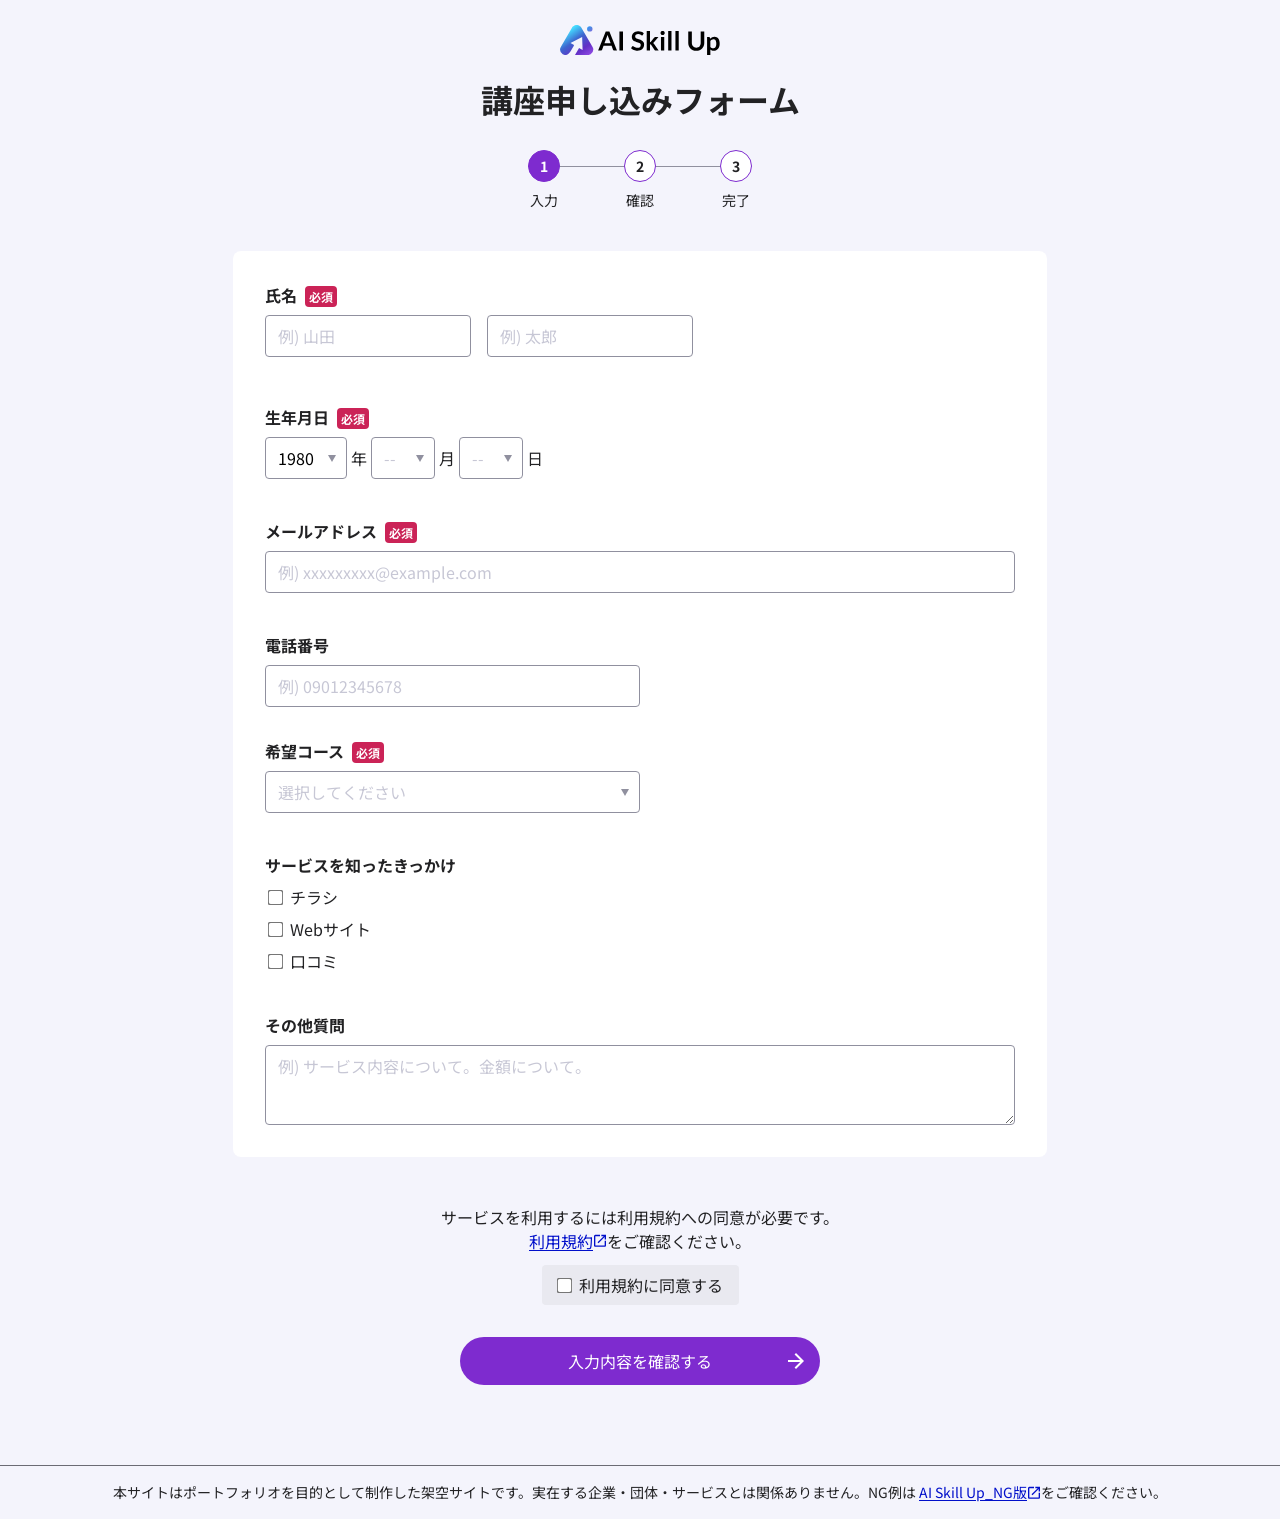
==== commit cc0b91fd: "Add files via upload" ====
--- a/form/index.html
+++ b/form/index.html
@@ -22,7 +22,9 @@
 <!-- フォント -->
 <link rel="preconnect" href="https://fonts.googleapis.com">
 <link rel="preconnect" href="https://fonts.gstatic.com" crossorigin>
-<link href="https://fonts.googleapis.com/css2?family=BIZ+UDPGothic:wght@400;700&family=Noto+Sans+JP:wght@100..900&display=swap" rel="stylesheet">
+<link
+  href="https://fonts.googleapis.com/css2?family=Noto+Sans+JP:wght@400;700&display=swap"
+  rel="stylesheet">
     <script type="module" crossorigin src="../assets/js/main.js"></script>
     <link rel="stylesheet" crossorigin href="../assets/css/style.css">
   </head>
@@ -177,7 +179,7 @@
       </form>
 
       <div class="form-instruction">
-        <p>サービスを利用するには利用規約への同意が必要です。<br><a href="https://designare.jp/service/usability" target="_blank">利用規約<span
+        <p>サービスを利用するには利用規約への同意が必要です。<br><a href="#" target="_blank">利用規約<span
               class="visually-hidden">（新しいタブで開く）</span></a>をご確認ください。</p>
         <div class="checkbox-group">
           <label for="entry_user_policy_check">
@@ -199,8 +201,8 @@
     
   <footer class="footer">
     <div class="caution" role="note">
-      <p>このサイトは体験用のダミーサイトです。<br class="sp_visible">NG例は
-        <a href="#" target="_blank" rel="noopener noreferrer" class="external">
+      <p>本サイトはポートフォリオを目的として制作した架空サイトです。実在する企業・団体・サービスとは関係ありません。<br class="sp_visible">NG例は
+        <a href="https://aomori-mikan.github.io/ai-skillup-ng/" target="_blank" rel="noopener noreferrer" class="external">
           AI Skill Up_NG版<span class="visually-hidden">（新しいタブで開く）</span>
         </a>をご確認ください。
       </p>
--- a/assets/css/style.css
+++ b/assets/css/style.css
@@ -1 +1 @@
-@charset "UTF-8";@import"https://fonts.googleapis.com/css2?family=Montserrat:wght@400;700&display=swap";@import"https://fonts.googleapis.com/css2?family=Noto+Sans+JP:wght@500&display=swap";@import"https://fonts.googleapis.com/css2?family=Noto+Sans+JP:wght@700&display=swap";/*! destyle.css v4.0.0 | MIT License | https://github.com/nicolas-cusan/destyle.css */*,:before,:after{box-sizing:border-box;border-style:solid;border-width:0}html{line-height:1.5;-webkit-text-size-adjust:100%;-webkit-tap-highlight-color:transparent;font-family:Noto Sans JP,游ゴシック Medium,Yu Gothic Medium,YuGothic M,YuGothic,-apple-system,BlinkMacSystemFont,Segoe UI,sans-serif;font-weight:400;color:#222224}body{margin:0;overflow-x:hidden}main{display:block}p,table,blockquote,address,pre,iframe,form,figure,dl{margin:0}h1,h2,h3,h4,h5,h6{font-size:inherit;font-weight:inherit;margin:0}ul,ol{margin:0;padding:0;list-style:none}dt{font-weight:700}dd{margin-left:0}hr{box-sizing:content-box;height:0;overflow:visible;border-top-width:1px;margin:0;clear:both;color:inherit}pre{font-family:monospace,monospace;font-size:inherit}address{font-style:inherit}a{background-color:transparent;text-decoration:none;color:inherit}abbr[title]{text-decoration:underline dotted}b,strong{font-weight:bolder}code,kbd,samp{font-family:monospace,monospace;font-size:inherit}small{font-size:80%}sub,sup{font-size:75%;line-height:0;position:relative;vertical-align:baseline}sub{bottom:-.25em}sup{top:-.5em}svg,img,embed,object,iframe{vertical-align:bottom}button,input,optgroup,select,textarea{-webkit-appearance:none;appearance:none;vertical-align:middle;color:inherit;font:inherit;background:transparent;padding:0;margin:0;border-radius:0;text-align:inherit;text-transform:inherit}button,[type=button],[type=reset],[type=submit]{cursor:pointer}button:disabled,[type=button]:disabled,[type=reset]:disabled,[type=submit]:disabled{cursor:default}:-moz-focusring{outline:auto}select:disabled{opacity:inherit}option{padding:0}fieldset{margin:0;padding:0;min-width:0}legend{padding:0}progress{vertical-align:baseline}textarea{overflow:auto}[type=number]::-webkit-inner-spin-button,[type=number]::-webkit-outer-spin-button{height:auto}[type=search]{outline-offset:-2px}[type=search]::-webkit-search-decoration{-webkit-appearance:none}::-webkit-file-upload-button{-webkit-appearance:button;font:inherit}[type=number]{-moz-appearance:textfield}label[for]{cursor:pointer}details{display:block}summary{display:list-item}[contenteditable]:focus{outline:auto}table{border-color:inherit;border-collapse:collapse}caption{text-align:left}td,th{vertical-align:top;padding:0}th{text-align:left;font-weight:700}*{margin:0;padding:0;border:0;outline:0;box-sizing:border-box;background:transparent}ul,ol{list-style:none}table{border-collapse:collapse;border-spacing:0}button,input,select,textarea{font:inherit;color:inherit;background:none;border:none;outline:none}a{text-decoration:none;color:inherit}html{scroll-behavior:smooth}#message:target,#feature:target,#course:target,#voice:target{animation:2.4s ease-in-out}.c-header{position:absolute;top:0;left:0;width:100%;z-index:100;display:flex;align-items:center;justify-content:space-between;padding:0 2rem;height:80px}.c-header .c-header__logo{display:flex;align-items:center;gap:.5rem}.c-header .c-header__logo img{width:200px;height:auto}.c-header .dialog .list{display:flex;gap:2rem}.c-header .dialog .list a{color:#fff;font-size:1rem;transition:all .3s ease}.c-header .dialog .list a:hover{opacity:.8}.c-header .dialog{border:none;padding:0}.c-header .nav_inner .list{display:flex}.c-header .nav_inner .list a{color:#222224;transition:all .3s ease}.c-header .nav_inner .list a:hover{opacity:.8}.c-header .hamburger{width:36px;height:36px;display:none;flex-direction:column;z-index:100;cursor:pointer}.c-header .hamburger .line-box{display:flex;flex-direction:column;align-items:center;justify-content:center}.c-header .hamburger:after{content:"MENU";display:block;font-size:.75rem;color:#222224;text-align:center}.c-header .hamburger .line-box .line{width:24px;height:2px;background-color:#222224;display:flex;align-items:center;justify-content:center;margin:2px 0;transition:all .3s ease}.c-header .hamburger.active .line-box .line:nth-child(1){transform:rotate(45deg) translate(4px,4px);color:#222224}.c-header .hamburger.active .line-box .line:nth-child(2){opacity:0}.c-header .hamburger.active .line-box .line:nth-child(3){transform:rotate(-45deg) translate(4.5px,-4.5px);color:#222224}.c-header .hamburger.active:after{content:"CLOSE";color:#222224}.c-header .hamburger p.text{line-height:1em;font-size:.75rem;color:#fff;text-align:center}.c-header .nav_inner .item{display:inline-block}.c-header .nav_inner .link{color:#333;text-decoration:none;font-size:1rem;padding:.5rem 1rem;transition:color .3s ease;display:block}@media screen and (max-width: 767px){.c-header .c-header__logo{width:160px}.c-header .hamburger{display:flex;align-items:center}.c-header .nav_inner{position:absolute;top:10px;right:10px;width:70%;max-width:240px;background:#fff;box-shadow:0 3px 10px #c7c7d5;transition:right .3s ease;padding:3rem 1rem 1rem;border-radius:.5rem;display:none}.c-header .nav_inner.active{display:block}.c-header .hamburger p.text.active{display:none}.c-header .nav_inner .list{display:flex;flex-direction:column;gap:0}.c-header .nav_inner .list.item{flex-direction:column;color:#333;gap:0}.c-header .nav_inner .list a{padding:1rem;font-size:1.1rem;color:#000}}@media screen and (max-width: 767px){.overlay{display:none;position:fixed;top:0;left:0;width:100%;height:100%;background:#00000080;z-index:10}.overlay.active{display:block}}.footer{text-align:center;border-top:1px solid #6B6B74}.footer .caution{z-index:9;width:100%;text-align:center;font-size:.875rem;padding:1rem 2rem}.footer .caution a[target=_blank].external:after{content:url(../images/icon_externallink.svg)}.footer .copy{color:#242424;font-size:.75rem;padding:1rem 2rem}@media screen and (max-width: 767px){.caution{font-size:.75rem}}.sp_visible{display:none}a[target=_blank]{color:#010fca;text-decoration:underline;text-underline-offset:2px;display:inline-flex;align-items:center}a[target=_blank]:after{content:"";display:inline-block;width:14px;height:14px;mask-image:url(../images/icon_externallink.svg);mask-repeat:no-repeat;mask-size:contain;mask-position:center center;background:currentColor}a[target=_blank]:hover{text-decoration:underline 2px}body{background:#f4f4fc}.mainvisual{width:100%;height:90vh;background:url(./assets/images/mainvisual.jpg);background-size:cover;background-position:center top}.mainvisual .mainvisual_inner{padding:15rem 5vw 0;display:flex;flex-direction:column;gap:3.5rem}.mainvisual .mainvisual_inner h2.mainvisual_title{font-size:4.5rem;font-size:clamp(2rem,1rem + 4.098vw,4.5rem);color:#222224;font-weight:700;line-height:1.2em;width:15em;word-break:auto-phrase}.mainvisual .mainvisual_inner h2.mainvisual_title span{display:inline-block}.mainvisual .mainvisual_inner .mainvisual_subtitle{color:#222224;font-size:1.25rem;line-height:2em;width:28em}.contact_btn{max-width:360px;height:auto;font-size:1.5rem;padding:1rem 2rem;background:linear-gradient(90deg,#731bbf,#1733d0);color:#fff;text-align:center;border-radius:50vw;position:relative;box-shadow:inset 0 0 1rem #ffffff5c;transition:all .3s ease}.contact_btn:after{position:absolute;right:1rem;top:50%;transform:translateY(-50%);content:"";display:inline-block;width:1rem;height:1rem;mask-image:url(../images/icon_arrow1-r.svg);mask-repeat:no-repeat;mask-size:contain;mask-position:center center;background:#fff;transition:all .3s ease}.contact_btn:hover{opacity:.8}.article_inner{padding:5rem 0;width:calc(100% - 40px);max-width:1200px;margin:0 auto}.article_inner .article_title{font-size:1.5rem;margin-bottom:2rem;text-align:center;display:flex;gap:1rem;flex-direction:column;align-items:center;justify-content:center;font-weight:700;line-height:1.2em;font-size:3rem;margin-bottom:4rem}.article_inner .article_title span.article_title_en{font-size:.75rem;line-height:1em;color:#c49dea;letter-spacing:.4em}.article_inner .article_title span.article_title_en2{background:linear-gradient(90deg,#731bbf,#1733d0);background-clip:text;-webkit-background-clip:text;-webkit-text-fill-color:transparent}.message{background:#f4f4fc}.message .article_inner{padding-bottom:0}.message .section_box{display:flex;gap:2.5rem;justify-content:center}.message .section_box .section_box_text{font-size:1rem;line-height:2em;display:flex;flex-direction:column;gap:2.5rem;width:50%}.message .section_box .section_box_image{width:50%;max-width:450px;height:auto}.message .section_box .section_box_image img{width:100%;max-width:100%;height:auto}.message .section_box .section_box_image .source{font-size:.75rem;color:#424258;margin-top:1.25rem;text-align:center}.about .article_title{color:#222224}.about .article_text{color:#222224;font-size:1rem;line-height:2em;text-align:center;margin-bottom:3rem}.about .boxlist{display:flex;gap:1.5rem;justify-content:center}.about .boxlist .boxlist_item{flex:1}.about .boxlist .boxlist_item .boxlist_image{display:flex;justify-content:center;align-items:center;overflow:hidden;margin-bottom:1.5rem;aspect-ratio:16/9;object-fit:cover;border-radius:.25rem}.about .boxlist .boxlist_item .boxlist_image img{width:100%;height:auto}.about .boxlist .boxlist_item .boxlist_title{font-size:1.25rem;font-weight:700;margin-bottom:1rem}.about .boxlist .boxlist_item .boxlist_title span{display:block;font-size:1.125rem;margin-bottom:.25rem;font-weight:700;color:#304d84}.about .boxlist .boxlist_item .boxlist_text{font-size:1rem;line-height:1.7rem}.course{background:#282839;overflow:hidden}.course .article_inner .article_title{color:#fff;position:relative;z-index:1}.course .boxlist{display:flex;gap:1.5rem;justify-content:center;position:relative;z-index:0}.course .boxlist:before{display:block;z-index:-1;content:"";position:absolute;top:-39rem;left:-31.5rem;width:1200px;aspect-ratio:1;border-radius:50%;background:radial-gradient(circle,#354172,#282839 50% 100%)}.course .boxlist:after{display:block;z-index:-1;content:"";position:absolute;bottom:-39rem;right:-31.5rem;width:1200px;aspect-ratio:1;border-radius:50%;background:radial-gradient(circle,#46355e,#282839 50% 100%)}.course .boxlist .boxlist_item{flex:1;background:#fff;padding:2.5rem;border-radius:.5rem}.course .boxlist .boxlist_item .boxlist_title{font-size:2rem;font-weight:700;line-height:1.2em;margin-bottom:1.5rem;color:#304d84}.course .boxlist .boxlist_item .text{line-height:1.5em;margin-bottom:1.5rem;padding-bottom:1.5rem;border-bottom:1px solid #C7C7D5}.course .boxlist .boxlist_item .course_list{display:flex;gap:.5rem;flex-direction:column}.course .boxlist .boxlist_item .course_list li{line-height:1.2em;display:flex}.course .boxlist .boxlist_item .course_list li:before{position:relative;content:"";width:6px;height:6px;top:.5rem;margin-right:.5rem;background:#a0a3dd;border-radius:50%;display:inline-block}.course .boxlist .boxlist_item .course_list li sup{font-size:.75rem;line-height:1em;margin-left:.2rem;top:0rem}.course .boxlist .boxlist_item .note{margin-top:2rem;font-size:.75rem;color:#90909f}.course .boxlist .boxlist_item:last-child .boxlist_title{color:#7e2bcf}.course .boxlist .boxlist_item:last-child .course_list li:before{background:#cba3f2}.course .sub-box{margin-top:2.5rem;padding:2.5rem;background:#424258;border-radius:.5rem;display:flex;gap:4rem;justify-content:space-between;position:relative;z-index:2}.course .sub-box .sub-box_text{color:#fff;line-height:2em;width:70%}.course .sub-box .sub-box_text .sub-box_title{color:#fff;font-size:2rem;line-height:1.2em;margin-bottom:1.5rem;font-weight:700}.course .sub-box .sub-box_image{width:30rem;height:auto}.course .sub-box .sub-box_image img{width:100%;height:auto}.voice{width:100%}.voice .article_inner{padding:5rem 0;margin:0 auto;width:100%;max-width:100%}.voice .article_inner .swiper{width:100%;display:flex;flex-direction:column-reverse}.voice .article_inner .swiper .swiper-wrapper{display:flex;align-items:stretch;padding-bottom:32px}.voice .article_inner .swiper .swiper-wrapper .swiper-slide{width:auto;height:auto;background:#fff;border-radius:.5rem;padding:1rem;display:flex;flex-direction:column;align-items:center}.voice .article_inner .swiper .swiper-wrapper .swiper-slide img{width:5rem;height:5rem}.voice .article_inner .swiper .swiper-wrapper .swiper-slide .voice_name{text-align:center;font-weight:700;font-size:1rem;margin-bottom:1.25rem}.voice .article_inner .swiper .swiper-wrapper .swiper-slide .voice_text{font-size:.875rem;line-height:1.5em}.voice .article_inner .swiper .swiper-pagination{bottom:0rem;display:inline-block;position:relative;width:auto}.voice .article_inner .swiper .swiper-pagination .swiper-pagination-bullet{display:inline-block;width:.75rem;height:.75rem;border-radius:50%;padding:0;background:#c7c7d5;opacity:1}.voice .article_inner .swiper .swiper-pagination .swiper-pagination-bullet-active{background:#7e2bcf}.voice .article_inner .swiper .swiper-pagination:focus-visible{outline:2px solid #FFFFFF;outline-offset:2px;box-shadow:0 0 0 6px #304d84}.voice .article_inner .swiper .swiper-button{width:2rem;height:2rem}.voice .article_inner .swiper .swiper-button:before{content:"";width:2rem;height:2rem;display:inline-block;position:relative;background:#6b6b74;mask-image:url(../images/icon_pause.svg);mask-size:contain;mask-repeat:no-repeat;mask-position:center center;z-index:10}.voice .article_inner .swiper .swiper-button.is-paused:before,.voice .article_inner .swiper .js-swiper-pause.is-paused:before{mask-image:url(../images/icon_play.svg)}.voice .article_inner .swiper .swiper-button-next,.voice .article_inner .swiper .swiper-button-prev{left:1.5rem;background:#424258;border:2px solid #FFFFFF;border-radius:50%;width:3rem;height:3rem;top:calc(50% - 32px)}.voice .article_inner .swiper .swiper-button-next:after,.voice .article_inner .swiper .swiper-button-prev:after{font-size:1.5rem;color:#fff}.voice .article_inner .swiper .swiper-button-next:hover,.voice .article_inner .swiper .swiper-button-prev:hover{opacity:.8}.voice .article_inner .swiper .swiper-button-next{right:1.5rem;left:auto}.voice .article_inner .swiper .swiper-pagination-wrap{display:flex;justify-content:center;align-items:center;padding:2px 0;gap:.5rem}.contact{background:url(../images/mainvisual.jpg);padding:8rem 2rem;display:flex;flex-direction:column;background-position:center center;position:relative}.contact:after{content:"";position:absolute;display:block;top:0;left:0;width:100%;height:100%;background-color:#000c;backdrop-filter:blur(15px)}.contact .contact_text{max-width:calc(800px + 4rem);margin:0 auto;text-align:center;font-size:2.5rem;color:#fff;font-weight:700;line-height:1.5em;margin-bottom:1.5rem;position:relative;z-index:1}.contact .contact_text span{display:inline-block}.contact .contact_subtext{font-size:1.25rem;line-height:1.5em;color:#fff;text-align:center;margin-bottom:3rem;position:relative;z-index:1}.contact .contact_btn{max-width:360px;width:80vw;margin:0 auto;padding:1rem 2rem;position:relative;z-index:1;display:block}@media screen and (max-width: 1000px){.mainvisual .mainvisual_inner h2.mainvisual_title{width:100%}.mainvisual .mainvisual_inner h2.mainvisual_title span.sp_visible{display:inline-block}.course .sub-box{flex-direction:column;align-items:center}.course .sub-box .sub-box_text{width:100%}.course .sub-box .sub-box_image{width:100%;height:auto;display:flex;justify-content:center;align-items:center}.course .sub-box .sub-box_image img{width:50%;height:auto}}@media screen and (max-width: 767px){.sp_visible{display:block}.article_inner{padding:5rem 0;max-width:calc(100% - 40px)}.article_inner .article_title{font-size:28px;margin-bottom:2.5rem}.article_inner .article_title span.article_title_en{font-size:.75rem}.mainvisual{background-image:url(./assets/images/mainvisual-sp.jpg);background-position:right center}.mainvisual .mainvisual_inner{padding:15vh 4vw 3rem;gap:1.75rem}.mainvisual .mainvisual_inner h2.mainvisual_title{line-height:1.5em}.mainvisual .mainvisual_inner .mainvisual_subtitle{font-size:.875rem;width:100%}.contact_btn{max-width:360px;width:100%;font-size:1.25rem;margin:0 auto}.message .section_box{flex-direction:column}.message .section_box .section_box_text{font-size:.875rem;width:100%}.message .section_box .section_box_image{width:100%;max-width:100%;display:flex;flex-direction:column;align-items:center}.message .section_box .section_box_image img{width:80%;max-width:450px;height:auto}.about .article_text{font-size:.875rem;text-align:left}.about .boxlist{flex-direction:column;gap:3.5rem}.about .boxlist .boxlist_item .boxlist_image{aspect-ratio:16/9;margin-bottom:1.25rem}.about .boxlist .boxlist_item .boxlist_title span{font-size:.75rem;margin-bottom:.5rem}.about .boxlist .boxlist_item .boxlist_text{font-size:.875rem}.course .boxlist{flex-direction:column}.course .boxlist:before,.course .boxlist:after{display:none}.course .boxlist .boxlist_item{padding:1.5rem}.course .boxlist .boxlist_item .text,.course .boxlist .boxlist_item .course_list li{font-size:.875rem}.course .sub-box{flex-direction:column;gap:2rem;padding:1.5rem}.course .sub-box .sub-box_text{font-size:.875rem}.course .sub-box .sub-box_text .sub-box_title{font-size:1.5rem}.course .sub-box .sub-box_image,.course .sub-box .sub-box_image img{width:100%;height:auto}.voice .article_inner{margin:0 auto}.voice .article_inner .swiper{overflow:hidden}.voice .article_inner .swiper .swiper-button-next,.voice .article_inner .swiper .swiper-button-prev{display:none}.contact{background-position:center center}.contact .contact_text{font-size:1.5rem}.contact .contact_subtext{font-size:1rem}.contact .contact_btn{margin:0 auto}}:focus-visible{outline:none;box-shadow:inset 0 0 0 1px #fff,0 0 0 2px #010fca}@supports not selector(:focus-visible){:focus{outline:none;box-shadow:inset 0 0 0 1px #fff,0 0 0 2px #010fca}}label{font-size:1rem;color:#222224;margin-bottom:.5rem}.label-title{font-weight:700;margin-bottom:.5rem}input::placeholder,textarea::placeholder{color:#c7c7d5;opacity:1}select option.placeholder-option,select option[disabled].placeholder-option{color:#c7c7d5}select:has(option:checked[value=""]){color:#c7c7d5;opacity:1}.required{background:#cb2357;font-size:.75rem;color:#fff;padding:.125rem .25rem;border-radius:.25rem;margin-left:.5rem;line-height:1em}input:not([type=radio]):not([type=checkbox]){width:100%;line-height:1.5em;background:#fff;border-radius:.25rem;border:1px solid #90909F;padding:.5rem .75rem}textarea{width:100%;line-height:1.5em;background:#fff;border-radius:.25rem;border:1px solid #90909F;padding:.5rem .75rem;min-height:5rem}select{line-height:1.2em;background:#fff;border-radius:.25rem;border:1px solid #90909F;padding:.5rem 2rem .5rem .75rem;position:relative;color:#90909f;-webkit-appearance:none;-moz-appearance:none;appearance:none;background-repeat:no-repeat;background-position:calc(100% - .5rem) center;background-size:.75rem .75rem;background-image:url(../images/selectbox-arrow.svg)}select:has(option:not([value=""]):checked){color:#000}input.is-invalid,textarea.is-invalid,select.is-invalid{outline:2px solid #CB2357}input.is-invalid:focus-visible,textarea.is-invalid:focus-visible,select.is-invalid:focus-visible{box-shadow:0 0 0 4px #cb235733}input[type=checkbox].is-invalid{outline:2px solid rgba(203,35,87,.12);box-shadow:0 0 0 4px #cb235714}.error{margin-top:.5rem}input[type=checkbox]{transform:scale(1.2);appearance:auto;-webkit-appearance:auto;-moz-appearance:auto}input[type=checkbox]:checked{background-color:#304d84}.checkbox-item{display:flex;align-items:center;gap:.5rem;padding-left:.25rem}.error{color:#cb2357;font-size:.75rem;margin-top:.5rem}.c-header.page{position:relative;display:flex;align-items:center;margin:0 auto;padding:2rem 0;justify-content:center}.c-header.page .c-header__logo img{width:160px;height:auto}.stepper-title{font-size:2rem;font-weight:700;line-height:1.2em;text-align:center;margin-bottom:2rem}.stepper{display:flex;justify-content:space-between;margin-bottom:3rem;position:relative;width:224px;margin:0 auto 2.5rem}.stepper:before{position:absolute;width:100%;height:1px;content:"";display:block;background-color:#90909f;top:16px;z-index:0}.stepper .step{display:inline-flex;align-items:center;justify-content:center;flex-direction:column;z-index:1;font-size:.875rem;position:relative}.stepper .step .step-number{background:#fff;border:1px solid #7E2BCF;color:#222224;width:2rem;height:2rem;display:flex;align-items:center;justify-content:center;border-radius:50%;font-weight:700;margin-bottom:.5rem}.stepper .step .tep-label{color:#222224;font-weight:400}.stepper .step.active .step-number{background:#7e2bcf;color:#fff}.stepper .step .visually-hidden{position:absolute;clip:rect(1px,1px,1px,1px);padding:0;border:0;height:1px;width:1px;overflow:hidden}.form-container{max-width:814px;margin:0 auto;padding:2rem;background:#fff;border-radius:.5rem;display:flex;flex-direction:column;gap:2rem}.form-container .form-group{display:flex;flex-direction:column}.form-container .form-group .sr-only{position:absolute;width:1px;height:1px;padding:0;margin:-1px;overflow:hidden;clip:rect(0,0,0,0);white-space:nowrap;border:0}.form-container .form-group.name .name-group{display:flex;gap:1rem;flex-wrap:wrap}.form-container .form-group.name .name-group input#lastName,.form-container .form-group.name .name-group input#firstName{flex:2}.form-container .birth-group{display:flex;gap:.25rem;align-items:center;flex-wrap:wrap}.form-container .birth-group select{line-height:1.5em}.form-container .form-group.tel input{width:50%}.form-container .form-group.select-course select{width:50%;line-height:1.5em}.form-container .checkbox-item-wrap{display:flex}.form-instruction{max-width:814px;margin:3rem auto 1.5rem;text-align:center}.form-instruction .checkbox-group{display:flex;justify-content:center;gap:.5rem;align-items:center;margin-top:.75rem}.form-instruction .checkbox-group label{background:#e9e9f0;padding:.5rem 1rem;display:flex;align-items:center;gap:.5rem;border-radius:4px;margin-bottom:0rem}.form-instruction .checkbox-group label input[type=checkbox]{padding:4px}.form-instruction .checkbox-group label.is-invalid{background:#cb235733}.box_bottom{display:flex;justify-content:center;margin:2rem 0 5rem}.box_bottom input.btn-primary,.box_bottom button.btn-primary{width:360px;font-size:1rem;padding:1rem 2rem;line-height:1rem;background:#7e2bcf;color:#fff;text-align:center;border-radius:50vw;position:relative;transition:all .3s ease;border:none}.box_bottom input.btn-primary:after,.box_bottom button.btn-primary:after{position:absolute;right:1rem;top:50%;transform:translateY(-50%);content:"";display:inline-block;width:1rem;height:1rem;mask-image:url(../images/icon_arrow1-r.svg);mask-repeat:no-repeat;mask-size:contain;mask-position:center center;background:#fff}.box_bottom input.btn-primary:hover,.box_bottom button.btn-primary:hover{opacity:.8}@media only screen and (max-width: 900px){.form-container{margin:0 5%}}@media screen and (max-width: 767px){.form-container{padding:2rem 1rem}.form-container .form-group.name .name-group{flex-direction:column}.form-container .birth-group{flex-wrap:nowrap}select#birthYear{width:36%}select#birthMonth,select#birthDay{width:20%}.form-container .form-group.tel input,.form-container .form-group.select-course select{width:100%}.form-instruction{width:90%}}#confirmContainer .confirm-list{display:flex;flex-direction:column;gap:2rem}#confirmContainer .confirm-list .confirm-list-item{display:flex;gap:1rem}#confirmContainer .confirm-list .confirm-list-item dt{width:12rem}#confirmContainer .confirm-list .confirm-list-item dd{width:calc(100% - 13rem)}.box_bottom2{display:flex;align-items:center;gap:20px;justify-content:center;flex-direction:column;margin:40px 0 120px}.box_bottom2 .btn{width:360px;line-height:1rem;padding:.9375rem 1rem;border:1px solid #000;border-radius:50vw;position:relative;text-align:center;display:block}.box_bottom2 .btn-primary{background:#424258;color:#fff}.box_bottom2 .btn-primary:after{position:absolute;right:1rem;top:50%;transform:translateY(-50%);content:"";display:inline-block;width:1rem;height:1rem;mask-image:url(../images/icon_arrow1-r.svg);mask-repeat:no-repeat;mask-size:contain;mask-position:center center;background:#fff}.box_bottom2 .btn-secondary{background:#fff;transition:all .3s ease}.box_bottom2 .btn-secondary:before{position:absolute;left:1rem;top:50%;transform:translateY(-50%) rotate(180deg);content:"";display:inline-block;width:1rem;height:1rem;mask-image:url(../images/icon_arrow1-r.svg);mask-repeat:no-repeat;mask-size:contain;mask-position:center center;background:#222224}.box_bottom2 .btn-secondary:hover{opacity:.6}@media screen and (max-width: 767px){#confirmContainer .confirm-list .confirm-list-item{flex-direction:column;gap:.5rem}#confirmContainer .confirm-list .confirm-list-item dd{width:100%}}body[data-page=complete]{min-height:100vh;position:relative}body[data-page=complete] .footer{position:absolute;bottom:0;left:0;width:100%}.form-container.complete{text-align:center;background:none}.form-container.complete .sub-message{font-size:.875rem;color:#6b6b74}.form-container.complete .btn{position:relative;width:320px;font-size:1rem;padding:.75rem 2rem;background:#fff;text-align:center;border-radius:50vw;border:1px solid #424258;margin:0 auto;transition:all .3s ease}.form-container.complete .btn:before{position:absolute;left:1rem;top:50%;transform:translateY(-50%) rotate(180deg);content:"";display:inline-block;width:1rem;height:1rem;mask-image:url(../images/icon_arrow1-r.svg);mask-repeat:no-repeat;mask-size:contain;mask-position:center center;background:#424258}.form-container.complete .btn:hover{opacity:.6}.u-hide{display:none!important}.visually-hidden{position:absolute;clip:rect(1px,1px,1px,1px);padding:0;border:0;height:1px;width:1px;overflow:hidden}@font-face{font-family:swiper-icons;src:url(data:application/font-woff;charset=utf-8;base64,\ [base64]//wADZ2x5ZgAAAywAAADMAAAD2MHtryVoZWFkAAABbAAAADAAAAA2E2+eoWhoZWEAAAGcAAAAHwAAACQC9gDzaG10eAAAAigAAAAZAAAArgJkABFsb2NhAAAC0AAAAFoAAABaFQAUGG1heHAAAAG8AAAAHwAAACAAcABAbmFtZQAAA/gAAAE5AAACXvFdBwlwb3N0AAAFNAAAAGIAAACE5s74hXjaY2BkYGAAYpf5Hu/j+W2+MnAzMYDAzaX6QjD6/4//Bxj5GA8AuRwMYGkAPywL13jaY2BkYGA88P8Agx4j+/8fQDYfA1AEBWgDAIB2BOoAeNpjYGRgYNBh4GdgYgABEMnIABJzYNADCQAACWgAsQB42mNgYfzCOIGBlYGB0YcxjYGBwR1Kf2WQZGhhYGBiYGVmgAFGBiQQkOaawtDAoMBQxXjg/wEGPcYDDA4wNUA2CCgwsAAAO4EL6gAAeNpj2M0gyAACqxgGNWBkZ2D4/wMA+xkDdgAAAHjaY2BgYGaAYBkGRgYQiAHyGMF8FgYHIM3DwMHABGQrMOgyWDLEM1T9/w8UBfEMgLzE////P/5//f/V/xv+r4eaAAeMbAxwIUYmIMHEgKYAYjUcsDAwsLKxc3BycfPw8jEQA/[base64]/uznmfPFBNODM2K7MTQ45YEAZqGP81AmGGcF3iPqOop0r1SPTaTbVkfUe4HXj97wYE+yNwWYxwWu4v1ugWHgo3S1XdZEVqWM7ET0cfnLGxWfkgR42o2PvWrDMBSFj/IHLaF0zKjRgdiVMwScNRAoWUoH78Y2icB/yIY09An6AH2Bdu/UB+yxopYshQiEvnvu0dURgDt8QeC8PDw7Fpji3fEA4z/PEJ6YOB5hKh4dj3EvXhxPqH/SKUY3rJ7srZ4FZnh1PMAtPhwP6fl2PMJMPDgeQ4rY8YT6Gzao0eAEA409DuggmTnFnOcSCiEiLMgxCiTI6Cq5DZUd3Qmp10vO0LaLTd2cjN4fOumlc7lUYbSQcZFkutRG7g6JKZKy0RmdLY680CDnEJ+UMkpFFe1RN7nxdVpXrC4aTtnaurOnYercZg2YVmLN/d/gczfEimrE/fs/bOuq29Zmn8tloORaXgZgGa78yO9/cnXm2BpaGvq25Dv9S4E9+5SIc9PqupJKhYFSSl47+Qcr1mYNAAAAeNptw0cKwkAAAMDZJA8Q7OUJvkLsPfZ6zFVERPy8qHh2YER+3i/BP83vIBLLySsoKimrqKqpa2hp6+jq6RsYGhmbmJqZSy0sraxtbO3sHRydnEMU4uR6yx7JJXveP7WrDycAAAAAAAH//wACeNpjYGRgYOABYhkgZgJCZgZNBkYGLQZtIJsFLMYAAAw3ALgAeNolizEKgDAQBCchRbC2sFER0YD6qVQiBCv/H9ezGI6Z5XBAw8CBK/m5iQQVauVbXLnOrMZv2oLdKFa8Pjuru2hJzGabmOSLzNMzvutpB3N42mNgZGBg4GKQYzBhYMxJLMlj4GBgAYow/P/PAJJhLM6sSoWKfWCAAwDAjgbRAAB42mNgYGBkAIIbCZo5IPrmUn0hGA0AO8EFTQAA);font-weight:400;font-style:normal}.swiper-button-prev,.swiper-button-next{position:absolute;top:var(--swiper-navigation-top-offset, 50%);width:calc(var(--swiper-navigation-size) / 44 * 27);height:var(--swiper-navigation-size);margin-top:calc(0px - var(--swiper-navigation-size) / 2);z-index:10;cursor:pointer;display:flex;align-items:center;justify-content:center;color:var(--swiper-navigation-color, var(--swiper-theme-color))}@font-face{font-family:swiper-icons;src:url(data:application/font-woff;charset=utf-8;base64,\ [base64]//wADZ2x5ZgAAAywAAADMAAAD2MHtryVoZWFkAAABbAAAADAAAAA2E2+eoWhoZWEAAAGcAAAAHwAAACQC9gDzaG10eAAAAigAAAAZAAAArgJkABFsb2NhAAAC0AAAAFoAAABaFQAUGG1heHAAAAG8AAAAHwAAACAAcABAbmFtZQAAA/gAAAE5AAACXvFdBwlwb3N0AAAFNAAAAGIAAACE5s74hXjaY2BkYGAAYpf5Hu/j+W2+MnAzMYDAzaX6QjD6/4//Bxj5GA8AuRwMYGkAPywL13jaY2BkYGA88P8Agx4j+/8fQDYfA1AEBWgDAIB2BOoAeNpjYGRgYNBh4GdgYgABEMnIABJzYNADCQAACWgAsQB42mNgYfzCOIGBlYGB0YcxjYGBwR1Kf2WQZGhhYGBiYGVmgAFGBiQQkOaawtDAoMBQxXjg/wEGPcYDDA4wNUA2CCgwsAAAO4EL6gAAeNpj2M0gyAACqxgGNWBkZ2D4/wMA+xkDdgAAAHjaY2BgYGaAYBkGRgYQiAHyGMF8FgYHIM3DwMHABGQrMOgyWDLEM1T9/w8UBfEMgLzE////P/5//f/V/xv+r4eaAAeMbAxwIUYmIMHEgKYAYjUcsDAwsLKxc3BycfPw8jEQA/[base64]/uznmfPFBNODM2K7MTQ45YEAZqGP81AmGGcF3iPqOop0r1SPTaTbVkfUe4HXj97wYE+yNwWYxwWu4v1ugWHgo3S1XdZEVqWM7ET0cfnLGxWfkgR42o2PvWrDMBSFj/IHLaF0zKjRgdiVMwScNRAoWUoH78Y2icB/yIY09An6AH2Bdu/UB+yxopYshQiEvnvu0dURgDt8QeC8PDw7Fpji3fEA4z/PEJ6YOB5hKh4dj3EvXhxPqH/SKUY3rJ7srZ4FZnh1PMAtPhwP6fl2PMJMPDgeQ4rY8YT6Gzao0eAEA409DuggmTnFnOcSCiEiLMgxCiTI6Cq5DZUd3Qmp10vO0LaLTd2cjN4fOumlc7lUYbSQcZFkutRG7g6JKZKy0RmdLY680CDnEJ+UMkpFFe1RN7nxdVpXrC4aTtnaurOnYercZg2YVmLN/d/gczfEimrE/fs/bOuq29Zmn8tloORaXgZgGa78yO9/cnXm2BpaGvq25Dv9S4E9+5SIc9PqupJKhYFSSl47+Qcr1mYNAAAAeNptw0cKwkAAAMDZJA8Q7OUJvkLsPfZ6zFVERPy8qHh2YER+3i/BP83vIBLLySsoKimrqKqpa2hp6+jq6RsYGhmbmJqZSy0sraxtbO3sHRydnEMU4uR6yx7JJXveP7WrDycAAAAAAAH//wACeNpjYGRgYOABYhkgZgJCZgZNBkYGLQZtIJsFLMYAAAw3ALgAeNolizEKgDAQBCchRbC2sFER0YD6qVQiBCv/H9ezGI6Z5XBAw8CBK/m5iQQVauVbXLnOrMZv2oLdKFa8Pjuru2hJzGabmOSLzNMzvutpB3N42mNgZGBg4GKQYzBhYMxJLMlj4GBgAYow/P/PAJJhLM6sSoWKfWCAAwDAjgbRAAB42mNgYGBkAIIbCZo5IPrmUn0hGA0AO8EFTQAA);font-weight:400;font-style:normal}:root{--swiper-theme-color: #007aff}:host{position:relative;display:block;margin-left:auto;margin-right:auto;z-index:1}.swiper{margin-left:auto;margin-right:auto;position:relative;overflow:hidden;list-style:none;padding:0;z-index:1;display:block}.swiper-vertical>.swiper-wrapper{flex-direction:column}.swiper-wrapper{position:relative;width:100%;height:100%;z-index:1;display:flex;transition-property:transform;transition-timing-function:var(--swiper-wrapper-transition-timing-function, initial);box-sizing:content-box}.swiper-android .swiper-slide,.swiper-ios .swiper-slide,.swiper-wrapper{transform:translateZ(0)}.swiper-horizontal{touch-action:pan-y}.swiper-vertical{touch-action:pan-x}.swiper-slide{flex-shrink:0;width:100%;height:100%;position:relative;transition-property:transform;display:block}.swiper-slide-invisible-blank{visibility:hidden}.swiper-autoheight,.swiper-autoheight .swiper-slide{height:auto}.swiper-autoheight .swiper-wrapper{align-items:flex-start;transition-property:transform,height}.swiper-backface-hidden .swiper-slide{transform:translateZ(0);-webkit-backface-visibility:hidden;backface-visibility:hidden}.swiper-3d.swiper-css-mode .swiper-wrapper{perspective:1200px}.swiper-3d .swiper-wrapper{transform-style:preserve-3d}.swiper-3d{perspective:1200px}.swiper-3d .swiper-slide,.swiper-3d .swiper-cube-shadow{transform-style:preserve-3d}.swiper-css-mode>.swiper-wrapper{overflow:auto;scrollbar-width:none;-ms-overflow-style:none}.swiper-css-mode>.swiper-wrapper::-webkit-scrollbar{display:none}.swiper-css-mode>.swiper-wrapper>.swiper-slide{scroll-snap-align:start start}.swiper-css-mode.swiper-horizontal>.swiper-wrapper{scroll-snap-type:x mandatory}.swiper-css-mode.swiper-vertical>.swiper-wrapper{scroll-snap-type:y mandatory}.swiper-css-mode.swiper-free-mode>.swiper-wrapper{scroll-snap-type:none}.swiper-css-mode.swiper-free-mode>.swiper-wrapper>.swiper-slide{scroll-snap-align:none}.swiper-css-mode.swiper-centered>.swiper-wrapper:before{content:"";flex-shrink:0;order:9999}.swiper-css-mode.swiper-centered>.swiper-wrapper>.swiper-slide{scroll-snap-align:center center;scroll-snap-stop:always}.swiper-css-mode.swiper-centered.swiper-horizontal>.swiper-wrapper>.swiper-slide:first-child{margin-inline-start:var(--swiper-centered-offset-before)}.swiper-css-mode.swiper-centered.swiper-horizontal>.swiper-wrapper:before{height:100%;min-height:1px;width:var(--swiper-centered-offset-after)}.swiper-css-mode.swiper-centered.swiper-vertical>.swiper-wrapper>.swiper-slide:first-child{margin-block-start:var(--swiper-centered-offset-before)}.swiper-css-mode.swiper-centered.swiper-vertical>.swiper-wrapper:before{width:100%;min-width:1px;height:var(--swiper-centered-offset-after)}.swiper-3d .swiper-slide-shadow,.swiper-3d .swiper-slide-shadow-left,.swiper-3d .swiper-slide-shadow-right,.swiper-3d .swiper-slide-shadow-top,.swiper-3d .swiper-slide-shadow-bottom{position:absolute;left:0;top:0;width:100%;height:100%;pointer-events:none;z-index:10}.swiper-3d .swiper-slide-shadow{background:#00000026}.swiper-3d .swiper-slide-shadow-left{background-image:linear-gradient(to left,#00000080,#0000)}.swiper-3d .swiper-slide-shadow-right{background-image:linear-gradient(to right,#00000080,#0000)}.swiper-3d .swiper-slide-shadow-top{background-image:linear-gradient(to top,#00000080,#0000)}.swiper-3d .swiper-slide-shadow-bottom{background-image:linear-gradient(to bottom,#00000080,#0000)}.swiper-lazy-preloader{width:42px;height:42px;position:absolute;left:50%;top:50%;margin-left:-21px;margin-top:-21px;z-index:10;transform-origin:50%;box-sizing:border-box;border:4px solid var(--swiper-preloader-color, var(--swiper-theme-color));border-radius:50%;border-top-color:transparent}.swiper:not(.swiper-watch-progress) .swiper-lazy-preloader,.swiper-watch-progress .swiper-slide-visible .swiper-lazy-preloader{animation:swiper-preloader-spin 1s infinite linear}.swiper-lazy-preloader-white{--swiper-preloader-color: #fff}.swiper-lazy-preloader-black{--swiper-preloader-color: #000}@keyframes swiper-preloader-spin{0%{transform:rotate(0)}to{transform:rotate(360deg)}}.swiper-virtual .swiper-slide{-webkit-backface-visibility:hidden;transform:translateZ(0)}.swiper-virtual.swiper-css-mode .swiper-wrapper:after{content:"";position:absolute;left:0;top:0;pointer-events:none}.swiper-virtual.swiper-css-mode.swiper-horizontal .swiper-wrapper:after{height:1px;width:var(--swiper-virtual-size)}.swiper-virtual.swiper-css-mode.swiper-vertical .swiper-wrapper:after{width:1px;height:var(--swiper-virtual-size)}:root{--swiper-navigation-size: 44px}.swiper-button-prev,.swiper-button-next{position:absolute;top:var(--swiper-navigation-top-offset, 50%);width:calc(var(--swiper-navigation-size) / 44 * 27);height:var(--swiper-navigation-size);margin-top:calc(0px - (var(--swiper-navigation-size) / 2));z-index:10;cursor:pointer;display:flex;align-items:center;justify-content:center;color:var(--swiper-navigation-color, var(--swiper-theme-color))}.swiper-button-prev.swiper-button-disabled,.swiper-button-next.swiper-button-disabled{opacity:.35;cursor:auto;pointer-events:none}.swiper-button-prev.swiper-button-hidden,.swiper-button-next.swiper-button-hidden{opacity:0;cursor:auto;pointer-events:none}.swiper-navigation-disabled .swiper-button-prev,.swiper-navigation-disabled .swiper-button-next{display:none!important}.swiper-button-prev svg,.swiper-button-next svg{width:100%;height:100%;object-fit:contain;transform-origin:center}.swiper-rtl .swiper-button-prev svg,.swiper-rtl .swiper-button-next svg{transform:rotate(180deg)}.swiper-button-prev,.swiper-rtl .swiper-button-next{left:var(--swiper-navigation-sides-offset, 10px);right:auto}.swiper-button-lock{display:none}.swiper-button-prev:after,.swiper-button-next:after{font-family:swiper-icons;font-size:var(--swiper-navigation-size);text-transform:none!important;letter-spacing:0;font-variant:initial;line-height:1}.swiper-button-prev:after,.swiper-rtl .swiper-button-next:after{content:"prev"}.swiper-button-next,.swiper-rtl .swiper-button-prev{right:var(--swiper-navigation-sides-offset, 10px);left:auto}.swiper-button-next:after,.swiper-rtl .swiper-button-prev:after{content:"next"}.swiper-pagination{position:absolute;text-align:center;transition:.3s opacity;transform:translateZ(0);z-index:10}.swiper-pagination.swiper-pagination-hidden{opacity:0}.swiper-pagination-disabled>.swiper-pagination,.swiper-pagination.swiper-pagination-disabled{display:none!important}.swiper-pagination-fraction,.swiper-pagination-custom,.swiper-horizontal>.swiper-pagination-bullets,.swiper-pagination-bullets.swiper-pagination-horizontal{bottom:var(--swiper-pagination-bottom, 8px);top:var(--swiper-pagination-top, auto);left:0;width:100%}.swiper-pagination-bullets-dynamic{overflow:hidden;font-size:0}.swiper-pagination-bullets-dynamic .swiper-pagination-bullet{transform:scale(.33);position:relative}.swiper-pagination-bullets-dynamic .swiper-pagination-bullet-active,.swiper-pagination-bullets-dynamic .swiper-pagination-bullet-active-main{transform:scale(1)}.swiper-pagination-bullets-dynamic .swiper-pagination-bullet-active-prev{transform:scale(.66)}.swiper-pagination-bullets-dynamic .swiper-pagination-bullet-active-prev-prev{transform:scale(.33)}.swiper-pagination-bullets-dynamic .swiper-pagination-bullet-active-next{transform:scale(.66)}.swiper-pagination-bullets-dynamic .swiper-pagination-bullet-active-next-next{transform:scale(.33)}.swiper-pagination-bullet{width:var(--swiper-pagination-bullet-width, var(--swiper-pagination-bullet-size, 8px));height:var(--swiper-pagination-bullet-height, var(--swiper-pagination-bullet-size, 8px));display:inline-block;border-radius:var(--swiper-pagination-bullet-border-radius, 50%);background:var(--swiper-pagination-bullet-inactive-color, #000);opacity:var(--swiper-pagination-bullet-inactive-opacity, .2)}button.swiper-pagination-bullet{border:none;margin:0;padding:0;box-shadow:none;-webkit-appearance:none;appearance:none}.swiper-pagination-clickable .swiper-pagination-bullet{cursor:pointer}.swiper-pagination-bullet:only-child{display:none!important}.swiper-pagination-bullet-active{opacity:var(--swiper-pagination-bullet-opacity, 1);background:var(--swiper-pagination-color, var(--swiper-theme-color))}.swiper-vertical>.swiper-pagination-bullets,.swiper-pagination-vertical.swiper-pagination-bullets{right:var(--swiper-pagination-right, 8px);left:var(--swiper-pagination-left, auto);top:50%;transform:translate3d(0,-50%,0)}.swiper-vertical>.swiper-pagination-bullets .swiper-pagination-bullet,.swiper-pagination-vertical.swiper-pagination-bullets .swiper-pagination-bullet{margin:var(--swiper-pagination-bullet-vertical-gap, 6px) 0;display:block}.swiper-vertical>.swiper-pagination-bullets.swiper-pagination-bullets-dynamic,.swiper-pagination-vertical.swiper-pagination-bullets.swiper-pagination-bullets-dynamic{top:50%;transform:translateY(-50%);width:8px}.swiper-vertical>.swiper-pagination-bullets.swiper-pagination-bullets-dynamic .swiper-pagination-bullet,.swiper-pagination-vertical.swiper-pagination-bullets.swiper-pagination-bullets-dynamic .swiper-pagination-bullet{display:inline-block;transition:.2s transform,.2s top}.swiper-horizontal>.swiper-pagination-bullets .swiper-pagination-bullet,.swiper-pagination-horizontal.swiper-pagination-bullets .swiper-pagination-bullet{margin:0 var(--swiper-pagination-bullet-horizontal-gap, 4px)}.swiper-horizontal>.swiper-pagination-bullets.swiper-pagination-bullets-dynamic,.swiper-pagination-horizontal.swiper-pagination-bullets.swiper-pagination-bullets-dynamic{left:50%;transform:translate(-50%);white-space:nowrap}.swiper-horizontal>.swiper-pagination-bullets.swiper-pagination-bullets-dynamic .swiper-pagination-bullet,.swiper-pagination-horizontal.swiper-pagination-bullets.swiper-pagination-bullets-dynamic .swiper-pagination-bullet{transition:.2s transform,.2s left}.swiper-horizontal.swiper-rtl>.swiper-pagination-bullets-dynamic .swiper-pagination-bullet{transition:.2s transform,.2s right}.swiper-pagination-fraction{color:var(--swiper-pagination-fraction-color, inherit)}.swiper-pagination-progressbar{background:var(--swiper-pagination-progressbar-bg-color, rgba(0, 0, 0, .25));position:absolute}.swiper-pagination-progressbar .swiper-pagination-progressbar-fill{background:var(--swiper-pagination-color, var(--swiper-theme-color));position:absolute;left:0;top:0;width:100%;height:100%;transform:scale(0);transform-origin:left top}.swiper-rtl .swiper-pagination-progressbar .swiper-pagination-progressbar-fill{transform-origin:right top}.swiper-horizontal>.swiper-pagination-progressbar,.swiper-pagination-progressbar.swiper-pagination-horizontal,.swiper-vertical>.swiper-pagination-progressbar.swiper-pagination-progressbar-opposite,.swiper-pagination-progressbar.swiper-pagination-vertical.swiper-pagination-progressbar-opposite{width:100%;height:var(--swiper-pagination-progressbar-size, 4px);left:0;top:0}.swiper-vertical>.swiper-pagination-progressbar,.swiper-pagination-progressbar.swiper-pagination-vertical,.swiper-horizontal>.swiper-pagination-progressbar.swiper-pagination-progressbar-opposite,.swiper-pagination-progressbar.swiper-pagination-horizontal.swiper-pagination-progressbar-opposite{width:var(--swiper-pagination-progressbar-size, 4px);height:100%;left:0;top:0}.swiper-pagination-lock{display:none}.swiper-scrollbar{border-radius:var(--swiper-scrollbar-border-radius, 10px);position:relative;touch-action:none;background:var(--swiper-scrollbar-bg-color, rgba(0, 0, 0, .1))}.swiper-scrollbar-disabled>.swiper-scrollbar,.swiper-scrollbar.swiper-scrollbar-disabled{display:none!important}.swiper-horizontal>.swiper-scrollbar,.swiper-scrollbar.swiper-scrollbar-horizontal{position:absolute;left:var(--swiper-scrollbar-sides-offset, 1%);bottom:var(--swiper-scrollbar-bottom, 4px);top:var(--swiper-scrollbar-top, auto);z-index:50;height:var(--swiper-scrollbar-size, 4px);width:calc(100% - 2 * var(--swiper-scrollbar-sides-offset, 1%))}.swiper-vertical>.swiper-scrollbar,.swiper-scrollbar.swiper-scrollbar-vertical{position:absolute;left:var(--swiper-scrollbar-left, auto);right:var(--swiper-scrollbar-right, 4px);top:var(--swiper-scrollbar-sides-offset, 1%);z-index:50;width:var(--swiper-scrollbar-size, 4px);height:calc(100% - 2 * var(--swiper-scrollbar-sides-offset, 1%))}.swiper-scrollbar-drag{height:100%;width:100%;position:relative;background:var(--swiper-scrollbar-drag-bg-color, rgba(0, 0, 0, .5));border-radius:var(--swiper-scrollbar-border-radius, 10px);left:0;top:0}.swiper-scrollbar-cursor-drag{cursor:move}.swiper-scrollbar-lock{display:none}.swiper-zoom-container{width:100%;height:100%;display:flex;justify-content:center;align-items:center;text-align:center}.swiper-zoom-container>img,.swiper-zoom-container>svg,.swiper-zoom-container>canvas{max-width:100%;max-height:100%;object-fit:contain}.swiper-slide-zoomed{cursor:move;touch-action:none}.swiper .swiper-notification{position:absolute;left:0;top:0;pointer-events:none;opacity:0;z-index:-1000}.swiper-free-mode>.swiper-wrapper{transition-timing-function:ease-out;margin:0 auto}.swiper-grid>.swiper-wrapper{flex-wrap:wrap}.swiper-grid-column>.swiper-wrapper{flex-wrap:wrap;flex-direction:column}.swiper-fade.swiper-free-mode .swiper-slide{transition-timing-function:ease-out}.swiper-fade .swiper-slide{pointer-events:none;transition-property:opacity}.swiper-fade .swiper-slide .swiper-slide{pointer-events:none}.swiper-fade .swiper-slide-active,.swiper-fade .swiper-slide-active .swiper-slide-active{pointer-events:auto}.swiper.swiper-cube{overflow:visible}.swiper-cube .swiper-slide{pointer-events:none;-webkit-backface-visibility:hidden;backface-visibility:hidden;z-index:1;visibility:hidden;transform-origin:0 0;width:100%;height:100%}.swiper-cube .swiper-slide .swiper-slide{pointer-events:none}.swiper-cube.swiper-rtl .swiper-slide{transform-origin:100% 0}.swiper-cube .swiper-slide-active,.swiper-cube .swiper-slide-active .swiper-slide-active{pointer-events:auto}.swiper-cube .swiper-slide-active,.swiper-cube .swiper-slide-next,.swiper-cube .swiper-slide-prev{pointer-events:auto;visibility:visible}.swiper-cube .swiper-cube-shadow{position:absolute;left:0;bottom:0;width:100%;height:100%;opacity:.6;z-index:0}.swiper-cube .swiper-cube-shadow:before{content:"";background:#000;position:absolute;inset:0;filter:blur(50px)}.swiper-cube .swiper-slide-next+.swiper-slide{pointer-events:auto;visibility:visible}.swiper-cube .swiper-slide-shadow-cube.swiper-slide-shadow-top,.swiper-cube .swiper-slide-shadow-cube.swiper-slide-shadow-bottom,.swiper-cube .swiper-slide-shadow-cube.swiper-slide-shadow-left,.swiper-cube .swiper-slide-shadow-cube.swiper-slide-shadow-right{z-index:0;-webkit-backface-visibility:hidden;backface-visibility:hidden}.swiper.swiper-flip{overflow:visible}.swiper-flip .swiper-slide{pointer-events:none;-webkit-backface-visibility:hidden;backface-visibility:hidden;z-index:1}.swiper-flip .swiper-slide .swiper-slide{pointer-events:none}.swiper-flip .swiper-slide-active,.swiper-flip .swiper-slide-active .swiper-slide-active{pointer-events:auto}.swiper-flip .swiper-slide-shadow-flip.swiper-slide-shadow-top,.swiper-flip .swiper-slide-shadow-flip.swiper-slide-shadow-bottom,.swiper-flip .swiper-slide-shadow-flip.swiper-slide-shadow-left,.swiper-flip .swiper-slide-shadow-flip.swiper-slide-shadow-right{z-index:0;-webkit-backface-visibility:hidden;backface-visibility:hidden}.swiper-creative .swiper-slide{-webkit-backface-visibility:hidden;backface-visibility:hidden;overflow:hidden;transition-property:transform,opacity,height}.swiper.swiper-cards{overflow:visible}.swiper-cards .swiper-slide{transform-origin:center bottom;-webkit-backface-visibility:hidden;backface-visibility:hidden;overflow:hidden}
+@charset "UTF-8";/*! destyle.css v4.0.0 | MIT License | https://github.com/nicolas-cusan/destyle.css */*,:before,:after{box-sizing:border-box;border-style:solid;border-width:0}html{line-height:1.5;-webkit-text-size-adjust:100%;-webkit-tap-highlight-color:transparent;font-family:Noto Sans JP,游ゴシック Medium,Yu Gothic Medium,YuGothic M,YuGothic,-apple-system,BlinkMacSystemFont,Segoe UI,sans-serif;font-weight:400;color:#222224}body{margin:0;overflow-x:hidden}main{display:block}p,table,blockquote,address,pre,iframe,form,figure,dl{margin:0}h1,h2,h3,h4,h5,h6{font-size:inherit;font-weight:inherit;margin:0}ul,ol{margin:0;padding:0;list-style:none}dt{font-weight:700}dd{margin-left:0}hr{box-sizing:content-box;height:0;overflow:visible;border-top-width:1px;margin:0;clear:both;color:inherit}pre{font-family:monospace,monospace;font-size:inherit}address{font-style:inherit}a{background-color:transparent;text-decoration:none;color:inherit}abbr[title]{text-decoration:underline dotted}b,strong{font-weight:bolder}code,kbd,samp{font-family:monospace,monospace;font-size:inherit}small{font-size:80%}sub,sup{font-size:75%;line-height:0;position:relative;vertical-align:baseline}sub{bottom:-.25em}sup{top:-.5em}svg,img,embed,object,iframe{vertical-align:bottom}button,input,optgroup,select,textarea{-webkit-appearance:none;appearance:none;vertical-align:middle;color:inherit;font:inherit;background:transparent;padding:0;margin:0;border-radius:0;text-align:inherit;text-transform:inherit}button,[type=button],[type=reset],[type=submit]{cursor:pointer}button:disabled,[type=button]:disabled,[type=reset]:disabled,[type=submit]:disabled{cursor:default}:-moz-focusring{outline:auto}select:disabled{opacity:inherit}option{padding:0}fieldset{margin:0;padding:0;min-width:0}legend{padding:0}progress{vertical-align:baseline}textarea{overflow:auto}[type=number]::-webkit-inner-spin-button,[type=number]::-webkit-outer-spin-button{height:auto}[type=search]{outline-offset:-2px}[type=search]::-webkit-search-decoration{-webkit-appearance:none}::-webkit-file-upload-button{-webkit-appearance:button;font:inherit}[type=number]{-moz-appearance:textfield}label[for]{cursor:pointer}details{display:block}summary{display:list-item}[contenteditable]:focus{outline:auto}table{border-color:inherit;border-collapse:collapse}caption{text-align:left}td,th{vertical-align:top;padding:0}th{text-align:left;font-weight:700}*{margin:0;padding:0;border:0;outline:0;box-sizing:border-box;background:transparent}ul,ol{list-style:none}table{border-collapse:collapse;border-spacing:0}button,input,select,textarea{font:inherit;color:inherit;background:none;border:none;outline:none}a{text-decoration:none;color:inherit}html{scroll-behavior:smooth}#message:target,#feature:target,#course:target,#voice:target{animation:2.4s ease-in-out}.c-header{position:absolute;top:0;left:0;width:100%;z-index:100;display:flex;align-items:center;justify-content:space-between;padding:0 2rem;height:80px}.c-header .c-header__logo{display:flex;align-items:center;gap:.5rem}.c-header .c-header__logo img{width:200px;height:auto}.c-header .dialog .list{display:flex;gap:2rem}.c-header .dialog .list a{color:#fff;font-size:1rem;transition:all .3s ease}.c-header .dialog .list a:hover{opacity:.8}.c-header .dialog{border:none;padding:0}.c-header .nav_inner .list{display:flex}.c-header .nav_inner .list a{color:#222224;transition:all .3s ease}.c-header .nav_inner .list a:hover{opacity:.8}.c-header .hamburger{width:36px;height:36px;display:none;flex-direction:column;z-index:100;cursor:pointer}.c-header .hamburger .line-box{display:flex;flex-direction:column;align-items:center;justify-content:center}.c-header .hamburger:after{content:"MENU";display:block;font-size:.75rem;color:#222224;text-align:center}.c-header .hamburger .line-box .line{width:24px;height:2px;background-color:#222224;display:flex;align-items:center;justify-content:center;margin:2px 0;transition:all .3s ease}.c-header .hamburger.active .line-box .line:nth-child(1){transform:rotate(45deg) translate(4px,4px);color:#222224}.c-header .hamburger.active .line-box .line:nth-child(2){opacity:0}.c-header .hamburger.active .line-box .line:nth-child(3){transform:rotate(-45deg) translate(4.5px,-4.5px);color:#222224}.c-header .hamburger.active:after{content:"CLOSE";color:#222224}.c-header .hamburger p.text{line-height:1em;font-size:.75rem;color:#fff;text-align:center}.c-header .nav_inner .item{display:inline-block}.c-header .nav_inner .link{color:#333;text-decoration:none;font-size:1rem;padding:.5rem 1rem;transition:color .3s ease;display:block}@media screen and (max-width: 767px){.c-header .c-header__logo{width:160px}.c-header .hamburger{display:flex;align-items:center}.c-header .nav_inner{position:absolute;top:10px;right:10px;width:70%;max-width:240px;background:#fff;box-shadow:0 3px 10px #c7c7d5;transition:right .3s ease;padding:3rem 1rem 1rem;border-radius:.5rem;display:none}.c-header .nav_inner.active{display:block}.c-header .hamburger p.text.active{display:none}.c-header .nav_inner .list{display:flex;flex-direction:column;gap:0}.c-header .nav_inner .list.item{flex-direction:column;color:#333;gap:0}.c-header .nav_inner .list a{padding:1rem;font-size:1.1rem;color:#000}}@media screen and (max-width: 767px){.overlay{display:none;position:fixed;top:0;left:0;width:100%;height:100%;background:#00000080;z-index:10}.overlay.active{display:block}}.footer{text-align:center;border-top:1px solid #6B6B74}.footer .caution{z-index:9;width:100%;text-align:center;font-size:.875rem;padding:1rem 2rem}.footer .caution a[target=_blank].external:after{content:url(../images/icon_externallink.svg)}.footer .copy{color:#242424;font-size:.75rem;padding:1rem 2rem}@media screen and (max-width: 767px){.caution{font-size:.75rem}}.sp_visible{display:none}a[target=_blank]{color:#010fca;text-decoration:underline;text-underline-offset:2px;display:inline-flex;align-items:center}a[target=_blank]:after{content:"";display:inline-block;width:14px;height:14px;mask-image:url(../images/icon_externallink.svg);mask-repeat:no-repeat;mask-size:contain;mask-position:center center;background:currentColor}a[target=_blank]:hover{text-decoration:underline 2px}body{background:#f4f4fc}.mainvisual{width:100%;height:90vh;background:url(../images/mainvisual.jpg);background-size:cover;background-position:center top}.mainvisual .mainvisual_inner{padding:15rem 5vw 0;display:flex;flex-direction:column;gap:3.5rem}.mainvisual .mainvisual_inner h2.mainvisual_title{font-size:4.5rem;font-size:clamp(2rem,1rem + 4.098vw,4.5rem);color:#222224;font-weight:700;line-height:1.2em;width:15em;word-break:auto-phrase}.mainvisual .mainvisual_inner h2.mainvisual_title span{display:inline-block}.mainvisual .mainvisual_inner .mainvisual_subtitle{color:#222224;font-size:1.25rem;line-height:2em;width:28em}.contact_btn{max-width:360px;height:auto;font-size:1.5rem;padding:1rem 2rem;background:linear-gradient(90deg,#731bbf,#1733d0);color:#fff;text-align:center;border-radius:50vw;position:relative;box-shadow:inset 0 0 1rem #ffffff5c;transition:all .3s ease}.contact_btn:after{position:absolute;right:1rem;top:50%;transform:translateY(-50%);content:"";display:inline-block;width:1rem;height:1rem;mask-image:url(../images/icon_arrow1-r.svg);mask-repeat:no-repeat;mask-size:contain;mask-position:center center;background:#fff;transition:all .3s ease}.contact_btn:hover{opacity:.8}.article_inner{padding:5rem 0;width:calc(100% - 40px);max-width:1200px;margin:0 auto}.article_inner .article_title{font-size:1.5rem;margin-bottom:2rem;text-align:center;display:flex;gap:1rem;flex-direction:column;align-items:center;justify-content:center;font-weight:700;line-height:1.2em;font-size:3rem;margin-bottom:4rem}.article_inner .article_title span.article_title_en{font-size:.75rem;line-height:1em;color:#c49dea;letter-spacing:.4em}.article_inner .article_title span.article_title_en2{background:linear-gradient(90deg,#731bbf,#1733d0);background-clip:text;-webkit-background-clip:text;-webkit-text-fill-color:transparent}.message{background:#f4f4fc}.message .article_inner{padding-bottom:0}.message .section_box{display:flex;gap:2.5rem;justify-content:center}.message .section_box .section_box_text{font-size:1rem;line-height:2em;display:flex;flex-direction:column;gap:2.5rem;width:50%}.message .section_box .section_box_image{width:50%;max-width:450px;height:auto}.message .section_box .section_box_image img{width:100%;max-width:100%;height:auto}.message .section_box .section_box_image .source{font-size:.75rem;color:#424258;margin-top:1.25rem;text-align:center}.about .article_title{color:#222224}.about .article_text{color:#222224;font-size:1rem;line-height:2em;text-align:center;margin-bottom:3rem}.about .boxlist{display:flex;gap:1.5rem;justify-content:center}.about .boxlist .boxlist_item{flex:1}.about .boxlist .boxlist_item .boxlist_image{display:flex;justify-content:center;align-items:center;overflow:hidden;margin-bottom:1.5rem;aspect-ratio:16/9;object-fit:cover;border-radius:.25rem}.about .boxlist .boxlist_item .boxlist_image img{width:100%;height:auto}.about .boxlist .boxlist_item .boxlist_title{font-size:1.25rem;font-weight:700;margin-bottom:1rem}.about .boxlist .boxlist_item .boxlist_title span{display:block;font-size:1.125rem;margin-bottom:.25rem;font-weight:700;color:#304d84}.about .boxlist .boxlist_item .boxlist_text{font-size:1rem;line-height:1.7rem}.course{background:#282839;overflow:hidden}.course .article_inner .article_title{color:#fff;position:relative;z-index:1}.course .boxlist{display:flex;gap:1.5rem;justify-content:center;position:relative;z-index:0}.course .boxlist:before{display:block;z-index:-1;content:"";position:absolute;top:-39rem;left:-31.5rem;width:1200px;aspect-ratio:1;border-radius:50%;background:radial-gradient(circle,#354172,#282839 50% 100%)}.course .boxlist:after{display:block;z-index:-1;content:"";position:absolute;bottom:-39rem;right:-31.5rem;width:1200px;aspect-ratio:1;border-radius:50%;background:radial-gradient(circle,#46355e,#282839 50% 100%)}.course .boxlist .boxlist_item{flex:1;background:#fff;padding:2.5rem;border-radius:.5rem}.course .boxlist .boxlist_item .boxlist_title{font-size:2rem;font-weight:700;line-height:1.2em;margin-bottom:1.5rem;color:#304d84}.course .boxlist .boxlist_item .text{line-height:1.5em;margin-bottom:1.5rem;padding-bottom:1.5rem;border-bottom:1px solid #C7C7D5}.course .boxlist .boxlist_item .course_list{display:flex;gap:.5rem;flex-direction:column}.course .boxlist .boxlist_item .course_list li{line-height:1.2em;display:flex}.course .boxlist .boxlist_item .course_list li:before{position:relative;content:"";width:6px;height:6px;top:.5rem;margin-right:.5rem;background:#a0a3dd;border-radius:50%;display:inline-block}.course .boxlist .boxlist_item .course_list li sup{font-size:.75rem;line-height:1em;margin-left:.2rem;top:0rem}.course .boxlist .boxlist_item .note{margin-top:2rem;font-size:.75rem;color:#6b6b74}.course .boxlist .boxlist_item:last-child .boxlist_title{color:#7e2bcf}.course .boxlist .boxlist_item:last-child .course_list li:before{background:#cba3f2}.course .sub-box{margin-top:2.5rem;padding:2.5rem;background:#424258;border-radius:.5rem;display:flex;gap:4rem;justify-content:space-between;position:relative;z-index:2}.course .sub-box .sub-box_text{color:#fff;line-height:2em;width:70%}.course .sub-box .sub-box_text .sub-box_title{color:#fff;font-size:2rem;line-height:1.2em;margin-bottom:1.5rem;font-weight:700}.course .sub-box .sub-box_image{width:30rem;height:auto}.course .sub-box .sub-box_image img{width:100%;height:auto}.voice{width:100%}.voice .article_inner{padding:5rem 0;margin:0 auto;width:100%;max-width:100%}.voice .article_inner .swiper{width:100%;display:flex;flex-direction:column-reverse}.voice .article_inner .swiper .swiper-wrapper{display:flex;align-items:stretch;padding-bottom:32px}.voice .article_inner .swiper .swiper-wrapper .swiper-slide{width:auto;height:auto;background:#fff;border-radius:.5rem;padding:1rem;display:flex;flex-direction:column;align-items:center}.voice .article_inner .swiper .swiper-wrapper .swiper-slide img{width:5rem;height:5rem}.voice .article_inner .swiper .swiper-wrapper .swiper-slide .voice_name{text-align:center;font-weight:700;font-size:1rem;margin-bottom:1.25rem}.voice .article_inner .swiper .swiper-wrapper .swiper-slide .voice_text{font-size:.875rem;line-height:1.5em}.voice .article_inner .swiper .swiper-pagination{bottom:0rem;display:inline-block;position:relative;width:auto}.voice .article_inner .swiper .swiper-pagination .swiper-pagination-bullet{display:inline-block;width:.75rem;height:.75rem;border-radius:50%;padding:0;background:#c7c7d5;opacity:1}.voice .article_inner .swiper .swiper-pagination .swiper-pagination-bullet-active{background:#7e2bcf}.voice .article_inner .swiper .swiper-pagination:focus-visible{outline:2px solid #FFFFFF;outline-offset:2px;box-shadow:0 0 0 6px #304d84}.voice .article_inner .swiper .swiper-button{width:2rem;height:2rem}.voice .article_inner .swiper .swiper-button:before{content:"";width:2rem;height:2rem;display:inline-block;position:relative;background:#6b6b74;mask-image:url(../images/icon_pause.svg);mask-size:contain;mask-repeat:no-repeat;mask-position:center center;z-index:10}.voice .article_inner .swiper .swiper-button.is-paused:before,.voice .article_inner .swiper .js-swiper-pause.is-paused:before{mask-image:url(../images/icon_play.svg)}.voice .article_inner .swiper .swiper-button-next,.voice .article_inner .swiper .swiper-button-prev{left:1.5rem;background:#424258;border:2px solid #FFFFFF;border-radius:50%;width:3rem;height:3rem;top:calc(50% - 32px)}.voice .article_inner .swiper .swiper-button-next:after,.voice .article_inner .swiper .swiper-button-prev:after{font-size:1.5rem;color:#fff}.voice .article_inner .swiper .swiper-button-next:hover,.voice .article_inner .swiper .swiper-button-prev:hover{opacity:.8}.voice .article_inner .swiper .swiper-button-next{right:1.5rem;left:auto}.voice .article_inner .swiper .swiper-pagination-wrap{display:flex;justify-content:center;align-items:center;padding:2px 0;gap:.5rem}.contact{background:url(../images/mainvisual.jpg);padding:8rem 2rem;display:flex;flex-direction:column;background-position:center center;position:relative}.contact:after{content:"";position:absolute;display:block;top:0;left:0;width:100%;height:100%;background-color:#000c;backdrop-filter:blur(15px)}.contact .contact_text{max-width:calc(800px + 4rem);margin:0 auto;text-align:center;font-size:2.5rem;color:#fff;font-weight:700;line-height:1.5em;margin-bottom:1.5rem;position:relative;z-index:1}.contact .contact_text span{display:inline-block}.contact .contact_subtext{font-size:1.25rem;line-height:1.5em;color:#fff;text-align:center;margin-bottom:3rem;position:relative;z-index:1}.contact .contact_btn{max-width:360px;width:80vw;margin:0 auto;padding:1rem 2rem;position:relative;z-index:1;display:block}@media screen and (max-width: 1000px){.mainvisual .mainvisual_inner h2.mainvisual_title{width:100%}.mainvisual .mainvisual_inner h2.mainvisual_title span{display:inline;text-wrap:wrap}.course .sub-box{flex-direction:column;align-items:center}.course .sub-box .sub-box_text{width:100%}.course .sub-box .sub-box_image{width:100%;height:auto;display:flex;justify-content:center;align-items:center}.course .sub-box .sub-box_image img{width:50%;height:auto}}@media screen and (max-width: 767px){.sp_visible{display:block}.article_inner{padding:5rem 0;max-width:calc(100% - 40px)}.article_inner .article_title{font-size:28px;margin-bottom:2.5rem}.article_inner .article_title span.article_title_en{font-size:.75rem}.mainvisual{background-image:url(../images/mainvisual-sp.jpg);background-position:right center}.mainvisual .mainvisual_inner{padding:15vh 4vw 3rem;gap:1.75rem}.mainvisual .mainvisual_inner h2.mainvisual_title{line-height:1.5em}.mainvisual .mainvisual_inner .mainvisual_subtitle{font-size:.875rem;width:100%}.contact_btn{max-width:360px;width:100%;font-size:1.25rem;margin:0 auto}.message .section_box{flex-direction:column}.message .section_box .section_box_text{font-size:.875rem;width:100%}.message .section_box .section_box_image{width:100%;max-width:100%;display:flex;flex-direction:column;align-items:center}.message .section_box .section_box_image img{width:80%;max-width:450px;height:auto}.about .article_text{font-size:.875rem;text-align:left}.about .boxlist{flex-direction:column;gap:3.5rem}.about .boxlist .boxlist_item .boxlist_image{aspect-ratio:16/9;margin-bottom:1.25rem}.about .boxlist .boxlist_item .boxlist_title span{font-size:.75rem;margin-bottom:.5rem}.about .boxlist .boxlist_item .boxlist_text{font-size:.875rem}.course .boxlist{flex-direction:column}.course .boxlist:before,.course .boxlist:after{display:none}.course .boxlist .boxlist_item{padding:1.5rem}.course .boxlist .boxlist_item .text,.course .boxlist .boxlist_item .course_list li{font-size:.875rem}.course .sub-box{flex-direction:column;gap:2rem;padding:1.5rem}.course .sub-box .sub-box_text{font-size:.875rem}.course .sub-box .sub-box_text .sub-box_title{font-size:1.5rem}.course .sub-box .sub-box_image,.course .sub-box .sub-box_image img{width:100%;height:auto}.voice .article_inner{margin:0 auto}.voice .article_inner .swiper{overflow:hidden}.voice .article_inner .swiper .swiper-button-next,.voice .article_inner .swiper .swiper-button-prev{display:none}.contact{background-position:center center}.contact .contact_text{font-size:1.5rem}.contact .contact_subtext{font-size:1rem}.contact .contact_btn{margin:0 auto}}:focus-visible{outline:none;box-shadow:inset 0 0 0 1px #fff,0 0 0 2px #010fca}@supports not selector(:focus-visible){:focus{outline:none;box-shadow:inset 0 0 0 1px #fff,0 0 0 2px #010fca}}label{font-size:1rem;color:#222224;margin-bottom:.5rem}.label-title{font-weight:700;margin-bottom:.5rem}input::placeholder,textarea::placeholder{color:#c7c7d5;opacity:1}select option.placeholder-option,select option[disabled].placeholder-option{color:#c7c7d5}select:has(option:checked[value=""]){color:#c7c7d5;opacity:1}.required{background:#cb2357;font-size:.75rem;color:#fff;padding:.125rem .25rem;border-radius:.25rem;margin-left:.5rem;line-height:1em}input:not([type=radio]):not([type=checkbox]){width:100%;line-height:1.5em;background:#fff;border-radius:.25rem;border:1px solid #90909F;padding:.5rem .75rem}textarea{width:100%;line-height:1.5em;background:#fff;border-radius:.25rem;border:1px solid #90909F;padding:.5rem .75rem;min-height:5rem}select{line-height:1.2em;background:#fff;border-radius:.25rem;border:1px solid #90909F;padding:.5rem 2rem .5rem .75rem;position:relative;color:#90909f;-webkit-appearance:none;-moz-appearance:none;appearance:none;background-repeat:no-repeat;background-position:calc(100% - .5rem) center;background-size:.75rem .75rem;background-image:url(../images/selectbox-arrow.svg)}select:has(option:not([value=""]):checked){color:#000}input.is-invalid,textarea.is-invalid,select.is-invalid{outline:2px solid #CB2357}input.is-invalid:focus-visible,textarea.is-invalid:focus-visible,select.is-invalid:focus-visible{box-shadow:0 0 0 4px #cb235733}input[type=checkbox].is-invalid{outline:2px solid rgba(203,35,87,.12);box-shadow:0 0 0 4px #cb235714}.error{margin-top:.5rem}input[type=checkbox]{transform:scale(1.2);appearance:auto;-webkit-appearance:auto;-moz-appearance:auto}input[type=checkbox]:checked{background-color:#304d84}.checkbox-item{display:flex;align-items:center;gap:.5rem;padding-left:.25rem}.error{color:#cb2357;font-size:.75rem;margin-top:.5rem}.c-header.page{position:relative;display:flex;align-items:center;margin:0 auto;padding:2rem 0;justify-content:center}.c-header.page .c-header__logo img{width:160px;height:auto}.stepper-title{font-size:2rem;font-weight:700;line-height:1.2em;text-align:center;margin-bottom:2rem}.stepper{display:flex;justify-content:space-between;margin-bottom:3rem;position:relative;width:224px;margin:0 auto 2.5rem}.stepper:before{position:absolute;width:100%;height:1px;content:"";display:block;background-color:#90909f;top:16px;z-index:0}.stepper .step{display:inline-flex;align-items:center;justify-content:center;flex-direction:column;z-index:1;font-size:.875rem;position:relative}.stepper .step .step-number{background:#fff;border:1px solid #7E2BCF;color:#222224;width:2rem;height:2rem;display:flex;align-items:center;justify-content:center;border-radius:50%;font-weight:700;margin-bottom:.5rem}.stepper .step .tep-label{color:#222224;font-weight:400}.stepper .step.active .step-number{background:#7e2bcf;color:#fff}.stepper .step .visually-hidden{position:absolute;clip:rect(1px,1px,1px,1px);padding:0;border:0;height:1px;width:1px;overflow:hidden}.form-container{max-width:814px;margin:0 auto;padding:2rem;background:#fff;border-radius:.5rem;display:flex;flex-direction:column;gap:2rem}.form-container .form-group{display:flex;flex-direction:column}.form-container .form-group .sr-only{position:absolute;width:1px;height:1px;padding:0;margin:-1px;overflow:hidden;clip:rect(0,0,0,0);white-space:nowrap;border:0}.form-container .form-group.name .name-group{display:flex;gap:1rem;flex-wrap:wrap}.form-container .form-group.name .name-group input#lastName,.form-container .form-group.name .name-group input#firstName{flex:2}.form-container .birth-group{display:flex;gap:.25rem;align-items:center;flex-wrap:wrap}.form-container .birth-group select{line-height:1.5em}.form-container .form-group.tel input{width:50%}.form-container .form-group.select-course select{width:50%;line-height:1.5em}.form-container .checkbox-item-wrap{display:flex}.form-instruction{max-width:814px;margin:3rem auto 1.5rem;text-align:center}.form-instruction .checkbox-group{display:flex;justify-content:center;gap:.5rem;align-items:center;margin-top:.75rem}.form-instruction .checkbox-group label{background:#e9e9f0;padding:.5rem 1rem;display:flex;align-items:center;gap:.5rem;border-radius:4px;margin-bottom:0rem}.form-instruction .checkbox-group label input[type=checkbox]{padding:4px}.form-instruction .checkbox-group label.is-invalid{background:#cb235733}.box_bottom{display:flex;justify-content:center;margin:2rem 0 5rem}.box_bottom input.btn-primary,.box_bottom button.btn-primary{width:360px;font-size:1rem;padding:1rem 2rem;line-height:1rem;background:#7e2bcf;color:#fff;text-align:center;border-radius:50vw;position:relative;transition:all .3s ease;border:none}.box_bottom input.btn-primary:after,.box_bottom button.btn-primary:after{position:absolute;right:1rem;top:50%;transform:translateY(-50%);content:"";display:inline-block;width:1rem;height:1rem;mask-image:url(../images/icon_arrow1-r.svg);mask-repeat:no-repeat;mask-size:contain;mask-position:center center;background:#fff}.box_bottom input.btn-primary:hover,.box_bottom button.btn-primary:hover{opacity:.8}@media only screen and (max-width: 900px){.form-container{margin:0 5%}}@media screen and (max-width: 767px){.form-container{padding:2rem 1rem}.form-container .form-group.name .name-group{flex-direction:column}.form-container .birth-group{flex-wrap:nowrap}select#birthYear{width:36%}select#birthMonth,select#birthDay{width:20%}.form-container .form-group.tel input,.form-container .form-group.select-course select{width:100%}.form-instruction{width:90%}}#confirmContainer .confirm-list{display:flex;flex-direction:column;gap:2rem}#confirmContainer .confirm-list .confirm-list-item{display:flex;gap:1rem}#confirmContainer .confirm-list .confirm-list-item dt{width:12rem}#confirmContainer .confirm-list .confirm-list-item dd{width:calc(100% - 13rem)}.box_bottom2{display:flex;align-items:center;gap:20px;justify-content:center;flex-direction:column;margin:40px 0 120px}.box_bottom2 .btn{width:360px;line-height:1rem;padding:.9375rem 1rem;border:1px solid #000;border-radius:50vw;position:relative;text-align:center;display:block}.box_bottom2 .btn-primary{background:#424258;color:#fff}.box_bottom2 .btn-primary:after{position:absolute;right:1rem;top:50%;transform:translateY(-50%);content:"";display:inline-block;width:1rem;height:1rem;mask-image:url(../images/icon_arrow1-r.svg);mask-repeat:no-repeat;mask-size:contain;mask-position:center center;background:#fff}.box_bottom2 .btn-secondary{background:#fff;transition:all .3s ease}.box_bottom2 .btn-secondary:before{position:absolute;left:1rem;top:50%;transform:translateY(-50%) rotate(180deg);content:"";display:inline-block;width:1rem;height:1rem;mask-image:url(../images/icon_arrow1-r.svg);mask-repeat:no-repeat;mask-size:contain;mask-position:center center;background:#222224}.box_bottom2 .btn-secondary:hover{opacity:.6}@media screen and (max-width: 767px){#confirmContainer .confirm-list .confirm-list-item{flex-direction:column;gap:.5rem}#confirmContainer .confirm-list .confirm-list-item dd{width:100%}}body[data-page=complete]{min-height:100vh;position:relative}body[data-page=complete] .footer{position:absolute;bottom:0;left:0;width:100%}.form-container.complete{text-align:center;background:none}.form-container.complete .sub-message{font-size:.875rem;color:#6b6b74}.form-container.complete .btn{position:relative;width:320px;font-size:1rem;padding:.75rem 2rem;background:#fff;text-align:center;border-radius:50vw;border:1px solid #424258;margin:0 auto;transition:all .3s ease}.form-container.complete .btn:before{position:absolute;left:1rem;top:50%;transform:translateY(-50%) rotate(180deg);content:"";display:inline-block;width:1rem;height:1rem;mask-image:url(../images/icon_arrow1-r.svg);mask-repeat:no-repeat;mask-size:contain;mask-position:center center;background:#424258}.form-container.complete .btn:hover{opacity:.6}.u-hide{display:none!important}.visually-hidden{position:absolute;clip:rect(1px,1px,1px,1px);padding:0;border:0;height:1px;width:1px;overflow:hidden}@font-face{font-family:swiper-icons;src:url(data:application/font-woff;charset=utf-8;base64,\ [base64]//wADZ2x5ZgAAAywAAADMAAAD2MHtryVoZWFkAAABbAAAADAAAAA2E2+eoWhoZWEAAAGcAAAAHwAAACQC9gDzaG10eAAAAigAAAAZAAAArgJkABFsb2NhAAAC0AAAAFoAAABaFQAUGG1heHAAAAG8AAAAHwAAACAAcABAbmFtZQAAA/gAAAE5AAACXvFdBwlwb3N0AAAFNAAAAGIAAACE5s74hXjaY2BkYGAAYpf5Hu/j+W2+MnAzMYDAzaX6QjD6/4//Bxj5GA8AuRwMYGkAPywL13jaY2BkYGA88P8Agx4j+/8fQDYfA1AEBWgDAIB2BOoAeNpjYGRgYNBh4GdgYgABEMnIABJzYNADCQAACWgAsQB42mNgYfzCOIGBlYGB0YcxjYGBwR1Kf2WQZGhhYGBiYGVmgAFGBiQQkOaawtDAoMBQxXjg/wEGPcYDDA4wNUA2CCgwsAAAO4EL6gAAeNpj2M0gyAACqxgGNWBkZ2D4/wMA+xkDdgAAAHjaY2BgYGaAYBkGRgYQiAHyGMF8FgYHIM3DwMHABGQrMOgyWDLEM1T9/w8UBfEMgLzE////P/5//f/V/xv+r4eaAAeMbAxwIUYmIMHEgKYAYjUcsDAwsLKxc3BycfPw8jEQA/[base64]/uznmfPFBNODM2K7MTQ45YEAZqGP81AmGGcF3iPqOop0r1SPTaTbVkfUe4HXj97wYE+yNwWYxwWu4v1ugWHgo3S1XdZEVqWM7ET0cfnLGxWfkgR42o2PvWrDMBSFj/IHLaF0zKjRgdiVMwScNRAoWUoH78Y2icB/yIY09An6AH2Bdu/UB+yxopYshQiEvnvu0dURgDt8QeC8PDw7Fpji3fEA4z/PEJ6YOB5hKh4dj3EvXhxPqH/SKUY3rJ7srZ4FZnh1PMAtPhwP6fl2PMJMPDgeQ4rY8YT6Gzao0eAEA409DuggmTnFnOcSCiEiLMgxCiTI6Cq5DZUd3Qmp10vO0LaLTd2cjN4fOumlc7lUYbSQcZFkutRG7g6JKZKy0RmdLY680CDnEJ+UMkpFFe1RN7nxdVpXrC4aTtnaurOnYercZg2YVmLN/d/gczfEimrE/fs/bOuq29Zmn8tloORaXgZgGa78yO9/cnXm2BpaGvq25Dv9S4E9+5SIc9PqupJKhYFSSl47+Qcr1mYNAAAAeNptw0cKwkAAAMDZJA8Q7OUJvkLsPfZ6zFVERPy8qHh2YER+3i/BP83vIBLLySsoKimrqKqpa2hp6+jq6RsYGhmbmJqZSy0sraxtbO3sHRydnEMU4uR6yx7JJXveP7WrDycAAAAAAAH//wACeNpjYGRgYOABYhkgZgJCZgZNBkYGLQZtIJsFLMYAAAw3ALgAeNolizEKgDAQBCchRbC2sFER0YD6qVQiBCv/H9ezGI6Z5XBAw8CBK/m5iQQVauVbXLnOrMZv2oLdKFa8Pjuru2hJzGabmOSLzNMzvutpB3N42mNgZGBg4GKQYzBhYMxJLMlj4GBgAYow/P/PAJJhLM6sSoWKfWCAAwDAjgbRAAB42mNgYGBkAIIbCZo5IPrmUn0hGA0AO8EFTQAA);font-weight:400;font-style:normal}.swiper-button-prev,.swiper-button-next{position:absolute;top:var(--swiper-navigation-top-offset, 50%);width:calc(var(--swiper-navigation-size) / 44 * 27);height:var(--swiper-navigation-size);margin-top:calc(0px - var(--swiper-navigation-size) / 2);z-index:10;cursor:pointer;display:flex;align-items:center;justify-content:center;color:var(--swiper-navigation-color, var(--swiper-theme-color))}@font-face{font-family:swiper-icons;src:url(data:application/font-woff;charset=utf-8;base64,\ [base64]//wADZ2x5ZgAAAywAAADMAAAD2MHtryVoZWFkAAABbAAAADAAAAA2E2+eoWhoZWEAAAGcAAAAHwAAACQC9gDzaG10eAAAAigAAAAZAAAArgJkABFsb2NhAAAC0AAAAFoAAABaFQAUGG1heHAAAAG8AAAAHwAAACAAcABAbmFtZQAAA/gAAAE5AAACXvFdBwlwb3N0AAAFNAAAAGIAAACE5s74hXjaY2BkYGAAYpf5Hu/j+W2+MnAzMYDAzaX6QjD6/4//Bxj5GA8AuRwMYGkAPywL13jaY2BkYGA88P8Agx4j+/8fQDYfA1AEBWgDAIB2BOoAeNpjYGRgYNBh4GdgYgABEMnIABJzYNADCQAACWgAsQB42mNgYfzCOIGBlYGB0YcxjYGBwR1Kf2WQZGhhYGBiYGVmgAFGBiQQkOaawtDAoMBQxXjg/wEGPcYDDA4wNUA2CCgwsAAAO4EL6gAAeNpj2M0gyAACqxgGNWBkZ2D4/wMA+xkDdgAAAHjaY2BgYGaAYBkGRgYQiAHyGMF8FgYHIM3DwMHABGQrMOgyWDLEM1T9/w8UBfEMgLzE////P/5//f/V/xv+r4eaAAeMbAxwIUYmIMHEgKYAYjUcsDAwsLKxc3BycfPw8jEQA/[base64]/uznmfPFBNODM2K7MTQ45YEAZqGP81AmGGcF3iPqOop0r1SPTaTbVkfUe4HXj97wYE+yNwWYxwWu4v1ugWHgo3S1XdZEVqWM7ET0cfnLGxWfkgR42o2PvWrDMBSFj/IHLaF0zKjRgdiVMwScNRAoWUoH78Y2icB/yIY09An6AH2Bdu/UB+yxopYshQiEvnvu0dURgDt8QeC8PDw7Fpji3fEA4z/PEJ6YOB5hKh4dj3EvXhxPqH/SKUY3rJ7srZ4FZnh1PMAtPhwP6fl2PMJMPDgeQ4rY8YT6Gzao0eAEA409DuggmTnFnOcSCiEiLMgxCiTI6Cq5DZUd3Qmp10vO0LaLTd2cjN4fOumlc7lUYbSQcZFkutRG7g6JKZKy0RmdLY680CDnEJ+UMkpFFe1RN7nxdVpXrC4aTtnaurOnYercZg2YVmLN/d/gczfEimrE/fs/bOuq29Zmn8tloORaXgZgGa78yO9/cnXm2BpaGvq25Dv9S4E9+5SIc9PqupJKhYFSSl47+Qcr1mYNAAAAeNptw0cKwkAAAMDZJA8Q7OUJvkLsPfZ6zFVERPy8qHh2YER+3i/BP83vIBLLySsoKimrqKqpa2hp6+jq6RsYGhmbmJqZSy0sraxtbO3sHRydnEMU4uR6yx7JJXveP7WrDycAAAAAAAH//wACeNpjYGRgYOABYhkgZgJCZgZNBkYGLQZtIJsFLMYAAAw3ALgAeNolizEKgDAQBCchRbC2sFER0YD6qVQiBCv/H9ezGI6Z5XBAw8CBK/m5iQQVauVbXLnOrMZv2oLdKFa8Pjuru2hJzGabmOSLzNMzvutpB3N42mNgZGBg4GKQYzBhYMxJLMlj4GBgAYow/P/PAJJhLM6sSoWKfWCAAwDAjgbRAAB42mNgYGBkAIIbCZo5IPrmUn0hGA0AO8EFTQAA);font-weight:400;font-style:normal}:root{--swiper-theme-color: #007aff}:host{position:relative;display:block;margin-left:auto;margin-right:auto;z-index:1}.swiper{margin-left:auto;margin-right:auto;position:relative;overflow:hidden;list-style:none;padding:0;z-index:1;display:block}.swiper-vertical>.swiper-wrapper{flex-direction:column}.swiper-wrapper{position:relative;width:100%;height:100%;z-index:1;display:flex;transition-property:transform;transition-timing-function:var(--swiper-wrapper-transition-timing-function, initial);box-sizing:content-box}.swiper-android .swiper-slide,.swiper-ios .swiper-slide,.swiper-wrapper{transform:translateZ(0)}.swiper-horizontal{touch-action:pan-y}.swiper-vertical{touch-action:pan-x}.swiper-slide{flex-shrink:0;width:100%;height:100%;position:relative;transition-property:transform;display:block}.swiper-slide-invisible-blank{visibility:hidden}.swiper-autoheight,.swiper-autoheight .swiper-slide{height:auto}.swiper-autoheight .swiper-wrapper{align-items:flex-start;transition-property:transform,height}.swiper-backface-hidden .swiper-slide{transform:translateZ(0);-webkit-backface-visibility:hidden;backface-visibility:hidden}.swiper-3d.swiper-css-mode .swiper-wrapper{perspective:1200px}.swiper-3d .swiper-wrapper{transform-style:preserve-3d}.swiper-3d{perspective:1200px}.swiper-3d .swiper-slide,.swiper-3d .swiper-cube-shadow{transform-style:preserve-3d}.swiper-css-mode>.swiper-wrapper{overflow:auto;scrollbar-width:none;-ms-overflow-style:none}.swiper-css-mode>.swiper-wrapper::-webkit-scrollbar{display:none}.swiper-css-mode>.swiper-wrapper>.swiper-slide{scroll-snap-align:start start}.swiper-css-mode.swiper-horizontal>.swiper-wrapper{scroll-snap-type:x mandatory}.swiper-css-mode.swiper-vertical>.swiper-wrapper{scroll-snap-type:y mandatory}.swiper-css-mode.swiper-free-mode>.swiper-wrapper{scroll-snap-type:none}.swiper-css-mode.swiper-free-mode>.swiper-wrapper>.swiper-slide{scroll-snap-align:none}.swiper-css-mode.swiper-centered>.swiper-wrapper:before{content:"";flex-shrink:0;order:9999}.swiper-css-mode.swiper-centered>.swiper-wrapper>.swiper-slide{scroll-snap-align:center center;scroll-snap-stop:always}.swiper-css-mode.swiper-centered.swiper-horizontal>.swiper-wrapper>.swiper-slide:first-child{margin-inline-start:var(--swiper-centered-offset-before)}.swiper-css-mode.swiper-centered.swiper-horizontal>.swiper-wrapper:before{height:100%;min-height:1px;width:var(--swiper-centered-offset-after)}.swiper-css-mode.swiper-centered.swiper-vertical>.swiper-wrapper>.swiper-slide:first-child{margin-block-start:var(--swiper-centered-offset-before)}.swiper-css-mode.swiper-centered.swiper-vertical>.swiper-wrapper:before{width:100%;min-width:1px;height:var(--swiper-centered-offset-after)}.swiper-3d .swiper-slide-shadow,.swiper-3d .swiper-slide-shadow-left,.swiper-3d .swiper-slide-shadow-right,.swiper-3d .swiper-slide-shadow-top,.swiper-3d .swiper-slide-shadow-bottom{position:absolute;left:0;top:0;width:100%;height:100%;pointer-events:none;z-index:10}.swiper-3d .swiper-slide-shadow{background:#00000026}.swiper-3d .swiper-slide-shadow-left{background-image:linear-gradient(to left,#00000080,#0000)}.swiper-3d .swiper-slide-shadow-right{background-image:linear-gradient(to right,#00000080,#0000)}.swiper-3d .swiper-slide-shadow-top{background-image:linear-gradient(to top,#00000080,#0000)}.swiper-3d .swiper-slide-shadow-bottom{background-image:linear-gradient(to bottom,#00000080,#0000)}.swiper-lazy-preloader{width:42px;height:42px;position:absolute;left:50%;top:50%;margin-left:-21px;margin-top:-21px;z-index:10;transform-origin:50%;box-sizing:border-box;border:4px solid var(--swiper-preloader-color, var(--swiper-theme-color));border-radius:50%;border-top-color:transparent}.swiper:not(.swiper-watch-progress) .swiper-lazy-preloader,.swiper-watch-progress .swiper-slide-visible .swiper-lazy-preloader{animation:swiper-preloader-spin 1s infinite linear}.swiper-lazy-preloader-white{--swiper-preloader-color: #fff}.swiper-lazy-preloader-black{--swiper-preloader-color: #000}@keyframes swiper-preloader-spin{0%{transform:rotate(0)}to{transform:rotate(360deg)}}.swiper-virtual .swiper-slide{-webkit-backface-visibility:hidden;transform:translateZ(0)}.swiper-virtual.swiper-css-mode .swiper-wrapper:after{content:"";position:absolute;left:0;top:0;pointer-events:none}.swiper-virtual.swiper-css-mode.swiper-horizontal .swiper-wrapper:after{height:1px;width:var(--swiper-virtual-size)}.swiper-virtual.swiper-css-mode.swiper-vertical .swiper-wrapper:after{width:1px;height:var(--swiper-virtual-size)}:root{--swiper-navigation-size: 44px}.swiper-button-prev,.swiper-button-next{position:absolute;top:var(--swiper-navigation-top-offset, 50%);width:calc(var(--swiper-navigation-size) / 44 * 27);height:var(--swiper-navigation-size);margin-top:calc(0px - (var(--swiper-navigation-size) / 2));z-index:10;cursor:pointer;display:flex;align-items:center;justify-content:center;color:var(--swiper-navigation-color, var(--swiper-theme-color))}.swiper-button-prev.swiper-button-disabled,.swiper-button-next.swiper-button-disabled{opacity:.35;cursor:auto;pointer-events:none}.swiper-button-prev.swiper-button-hidden,.swiper-button-next.swiper-button-hidden{opacity:0;cursor:auto;pointer-events:none}.swiper-navigation-disabled .swiper-button-prev,.swiper-navigation-disabled .swiper-button-next{display:none!important}.swiper-button-prev svg,.swiper-button-next svg{width:100%;height:100%;object-fit:contain;transform-origin:center}.swiper-rtl .swiper-button-prev svg,.swiper-rtl .swiper-button-next svg{transform:rotate(180deg)}.swiper-button-prev,.swiper-rtl .swiper-button-next{left:var(--swiper-navigation-sides-offset, 10px);right:auto}.swiper-button-lock{display:none}.swiper-button-prev:after,.swiper-button-next:after{font-family:swiper-icons;font-size:var(--swiper-navigation-size);text-transform:none!important;letter-spacing:0;font-variant:initial;line-height:1}.swiper-button-prev:after,.swiper-rtl .swiper-button-next:after{content:"prev"}.swiper-button-next,.swiper-rtl .swiper-button-prev{right:var(--swiper-navigation-sides-offset, 10px);left:auto}.swiper-button-next:after,.swiper-rtl .swiper-button-prev:after{content:"next"}.swiper-pagination{position:absolute;text-align:center;transition:.3s opacity;transform:translateZ(0);z-index:10}.swiper-pagination.swiper-pagination-hidden{opacity:0}.swiper-pagination-disabled>.swiper-pagination,.swiper-pagination.swiper-pagination-disabled{display:none!important}.swiper-pagination-fraction,.swiper-pagination-custom,.swiper-horizontal>.swiper-pagination-bullets,.swiper-pagination-bullets.swiper-pagination-horizontal{bottom:var(--swiper-pagination-bottom, 8px);top:var(--swiper-pagination-top, auto);left:0;width:100%}.swiper-pagination-bullets-dynamic{overflow:hidden;font-size:0}.swiper-pagination-bullets-dynamic .swiper-pagination-bullet{transform:scale(.33);position:relative}.swiper-pagination-bullets-dynamic .swiper-pagination-bullet-active,.swiper-pagination-bullets-dynamic .swiper-pagination-bullet-active-main{transform:scale(1)}.swiper-pagination-bullets-dynamic .swiper-pagination-bullet-active-prev{transform:scale(.66)}.swiper-pagination-bullets-dynamic .swiper-pagination-bullet-active-prev-prev{transform:scale(.33)}.swiper-pagination-bullets-dynamic .swiper-pagination-bullet-active-next{transform:scale(.66)}.swiper-pagination-bullets-dynamic .swiper-pagination-bullet-active-next-next{transform:scale(.33)}.swiper-pagination-bullet{width:var(--swiper-pagination-bullet-width, var(--swiper-pagination-bullet-size, 8px));height:var(--swiper-pagination-bullet-height, var(--swiper-pagination-bullet-size, 8px));display:inline-block;border-radius:var(--swiper-pagination-bullet-border-radius, 50%);background:var(--swiper-pagination-bullet-inactive-color, #000);opacity:var(--swiper-pagination-bullet-inactive-opacity, .2)}button.swiper-pagination-bullet{border:none;margin:0;padding:0;box-shadow:none;-webkit-appearance:none;appearance:none}.swiper-pagination-clickable .swiper-pagination-bullet{cursor:pointer}.swiper-pagination-bullet:only-child{display:none!important}.swiper-pagination-bullet-active{opacity:var(--swiper-pagination-bullet-opacity, 1);background:var(--swiper-pagination-color, var(--swiper-theme-color))}.swiper-vertical>.swiper-pagination-bullets,.swiper-pagination-vertical.swiper-pagination-bullets{right:var(--swiper-pagination-right, 8px);left:var(--swiper-pagination-left, auto);top:50%;transform:translate3d(0,-50%,0)}.swiper-vertical>.swiper-pagination-bullets .swiper-pagination-bullet,.swiper-pagination-vertical.swiper-pagination-bullets .swiper-pagination-bullet{margin:var(--swiper-pagination-bullet-vertical-gap, 6px) 0;display:block}.swiper-vertical>.swiper-pagination-bullets.swiper-pagination-bullets-dynamic,.swiper-pagination-vertical.swiper-pagination-bullets.swiper-pagination-bullets-dynamic{top:50%;transform:translateY(-50%);width:8px}.swiper-vertical>.swiper-pagination-bullets.swiper-pagination-bullets-dynamic .swiper-pagination-bullet,.swiper-pagination-vertical.swiper-pagination-bullets.swiper-pagination-bullets-dynamic .swiper-pagination-bullet{display:inline-block;transition:.2s transform,.2s top}.swiper-horizontal>.swiper-pagination-bullets .swiper-pagination-bullet,.swiper-pagination-horizontal.swiper-pagination-bullets .swiper-pagination-bullet{margin:0 var(--swiper-pagination-bullet-horizontal-gap, 4px)}.swiper-horizontal>.swiper-pagination-bullets.swiper-pagination-bullets-dynamic,.swiper-pagination-horizontal.swiper-pagination-bullets.swiper-pagination-bullets-dynamic{left:50%;transform:translate(-50%);white-space:nowrap}.swiper-horizontal>.swiper-pagination-bullets.swiper-pagination-bullets-dynamic .swiper-pagination-bullet,.swiper-pagination-horizontal.swiper-pagination-bullets.swiper-pagination-bullets-dynamic .swiper-pagination-bullet{transition:.2s transform,.2s left}.swiper-horizontal.swiper-rtl>.swiper-pagination-bullets-dynamic .swiper-pagination-bullet{transition:.2s transform,.2s right}.swiper-pagination-fraction{color:var(--swiper-pagination-fraction-color, inherit)}.swiper-pagination-progressbar{background:var(--swiper-pagination-progressbar-bg-color, rgba(0, 0, 0, .25));position:absolute}.swiper-pagination-progressbar .swiper-pagination-progressbar-fill{background:var(--swiper-pagination-color, var(--swiper-theme-color));position:absolute;left:0;top:0;width:100%;height:100%;transform:scale(0);transform-origin:left top}.swiper-rtl .swiper-pagination-progressbar .swiper-pagination-progressbar-fill{transform-origin:right top}.swiper-horizontal>.swiper-pagination-progressbar,.swiper-pagination-progressbar.swiper-pagination-horizontal,.swiper-vertical>.swiper-pagination-progressbar.swiper-pagination-progressbar-opposite,.swiper-pagination-progressbar.swiper-pagination-vertical.swiper-pagination-progressbar-opposite{width:100%;height:var(--swiper-pagination-progressbar-size, 4px);left:0;top:0}.swiper-vertical>.swiper-pagination-progressbar,.swiper-pagination-progressbar.swiper-pagination-vertical,.swiper-horizontal>.swiper-pagination-progressbar.swiper-pagination-progressbar-opposite,.swiper-pagination-progressbar.swiper-pagination-horizontal.swiper-pagination-progressbar-opposite{width:var(--swiper-pagination-progressbar-size, 4px);height:100%;left:0;top:0}.swiper-pagination-lock{display:none}.swiper-scrollbar{border-radius:var(--swiper-scrollbar-border-radius, 10px);position:relative;touch-action:none;background:var(--swiper-scrollbar-bg-color, rgba(0, 0, 0, .1))}.swiper-scrollbar-disabled>.swiper-scrollbar,.swiper-scrollbar.swiper-scrollbar-disabled{display:none!important}.swiper-horizontal>.swiper-scrollbar,.swiper-scrollbar.swiper-scrollbar-horizontal{position:absolute;left:var(--swiper-scrollbar-sides-offset, 1%);bottom:var(--swiper-scrollbar-bottom, 4px);top:var(--swiper-scrollbar-top, auto);z-index:50;height:var(--swiper-scrollbar-size, 4px);width:calc(100% - 2 * var(--swiper-scrollbar-sides-offset, 1%))}.swiper-vertical>.swiper-scrollbar,.swiper-scrollbar.swiper-scrollbar-vertical{position:absolute;left:var(--swiper-scrollbar-left, auto);right:var(--swiper-scrollbar-right, 4px);top:var(--swiper-scrollbar-sides-offset, 1%);z-index:50;width:var(--swiper-scrollbar-size, 4px);height:calc(100% - 2 * var(--swiper-scrollbar-sides-offset, 1%))}.swiper-scrollbar-drag{height:100%;width:100%;position:relative;background:var(--swiper-scrollbar-drag-bg-color, rgba(0, 0, 0, .5));border-radius:var(--swiper-scrollbar-border-radius, 10px);left:0;top:0}.swiper-scrollbar-cursor-drag{cursor:move}.swiper-scrollbar-lock{display:none}.swiper-zoom-container{width:100%;height:100%;display:flex;justify-content:center;align-items:center;text-align:center}.swiper-zoom-container>img,.swiper-zoom-container>svg,.swiper-zoom-container>canvas{max-width:100%;max-height:100%;object-fit:contain}.swiper-slide-zoomed{cursor:move;touch-action:none}.swiper .swiper-notification{position:absolute;left:0;top:0;pointer-events:none;opacity:0;z-index:-1000}.swiper-free-mode>.swiper-wrapper{transition-timing-function:ease-out;margin:0 auto}.swiper-grid>.swiper-wrapper{flex-wrap:wrap}.swiper-grid-column>.swiper-wrapper{flex-wrap:wrap;flex-direction:column}.swiper-fade.swiper-free-mode .swiper-slide{transition-timing-function:ease-out}.swiper-fade .swiper-slide{pointer-events:none;transition-property:opacity}.swiper-fade .swiper-slide .swiper-slide{pointer-events:none}.swiper-fade .swiper-slide-active,.swiper-fade .swiper-slide-active .swiper-slide-active{pointer-events:auto}.swiper.swiper-cube{overflow:visible}.swiper-cube .swiper-slide{pointer-events:none;-webkit-backface-visibility:hidden;backface-visibility:hidden;z-index:1;visibility:hidden;transform-origin:0 0;width:100%;height:100%}.swiper-cube .swiper-slide .swiper-slide{pointer-events:none}.swiper-cube.swiper-rtl .swiper-slide{transform-origin:100% 0}.swiper-cube .swiper-slide-active,.swiper-cube .swiper-slide-active .swiper-slide-active{pointer-events:auto}.swiper-cube .swiper-slide-active,.swiper-cube .swiper-slide-next,.swiper-cube .swiper-slide-prev{pointer-events:auto;visibility:visible}.swiper-cube .swiper-cube-shadow{position:absolute;left:0;bottom:0;width:100%;height:100%;opacity:.6;z-index:0}.swiper-cube .swiper-cube-shadow:before{content:"";background:#000;position:absolute;inset:0;filter:blur(50px)}.swiper-cube .swiper-slide-next+.swiper-slide{pointer-events:auto;visibility:visible}.swiper-cube .swiper-slide-shadow-cube.swiper-slide-shadow-top,.swiper-cube .swiper-slide-shadow-cube.swiper-slide-shadow-bottom,.swiper-cube .swiper-slide-shadow-cube.swiper-slide-shadow-left,.swiper-cube .swiper-slide-shadow-cube.swiper-slide-shadow-right{z-index:0;-webkit-backface-visibility:hidden;backface-visibility:hidden}.swiper.swiper-flip{overflow:visible}.swiper-flip .swiper-slide{pointer-events:none;-webkit-backface-visibility:hidden;backface-visibility:hidden;z-index:1}.swiper-flip .swiper-slide .swiper-slide{pointer-events:none}.swiper-flip .swiper-slide-active,.swiper-flip .swiper-slide-active .swiper-slide-active{pointer-events:auto}.swiper-flip .swiper-slide-shadow-flip.swiper-slide-shadow-top,.swiper-flip .swiper-slide-shadow-flip.swiper-slide-shadow-bottom,.swiper-flip .swiper-slide-shadow-flip.swiper-slide-shadow-left,.swiper-flip .swiper-slide-shadow-flip.swiper-slide-shadow-right{z-index:0;-webkit-backface-visibility:hidden;backface-visibility:hidden}.swiper-creative .swiper-slide{-webkit-backface-visibility:hidden;backface-visibility:hidden;overflow:hidden;transition-property:transform,opacity,height}.swiper.swiper-cards{overflow:visible}.swiper-cards .swiper-slide{transform-origin:center bottom;-webkit-backface-visibility:hidden;backface-visibility:hidden;overflow:hidden}
